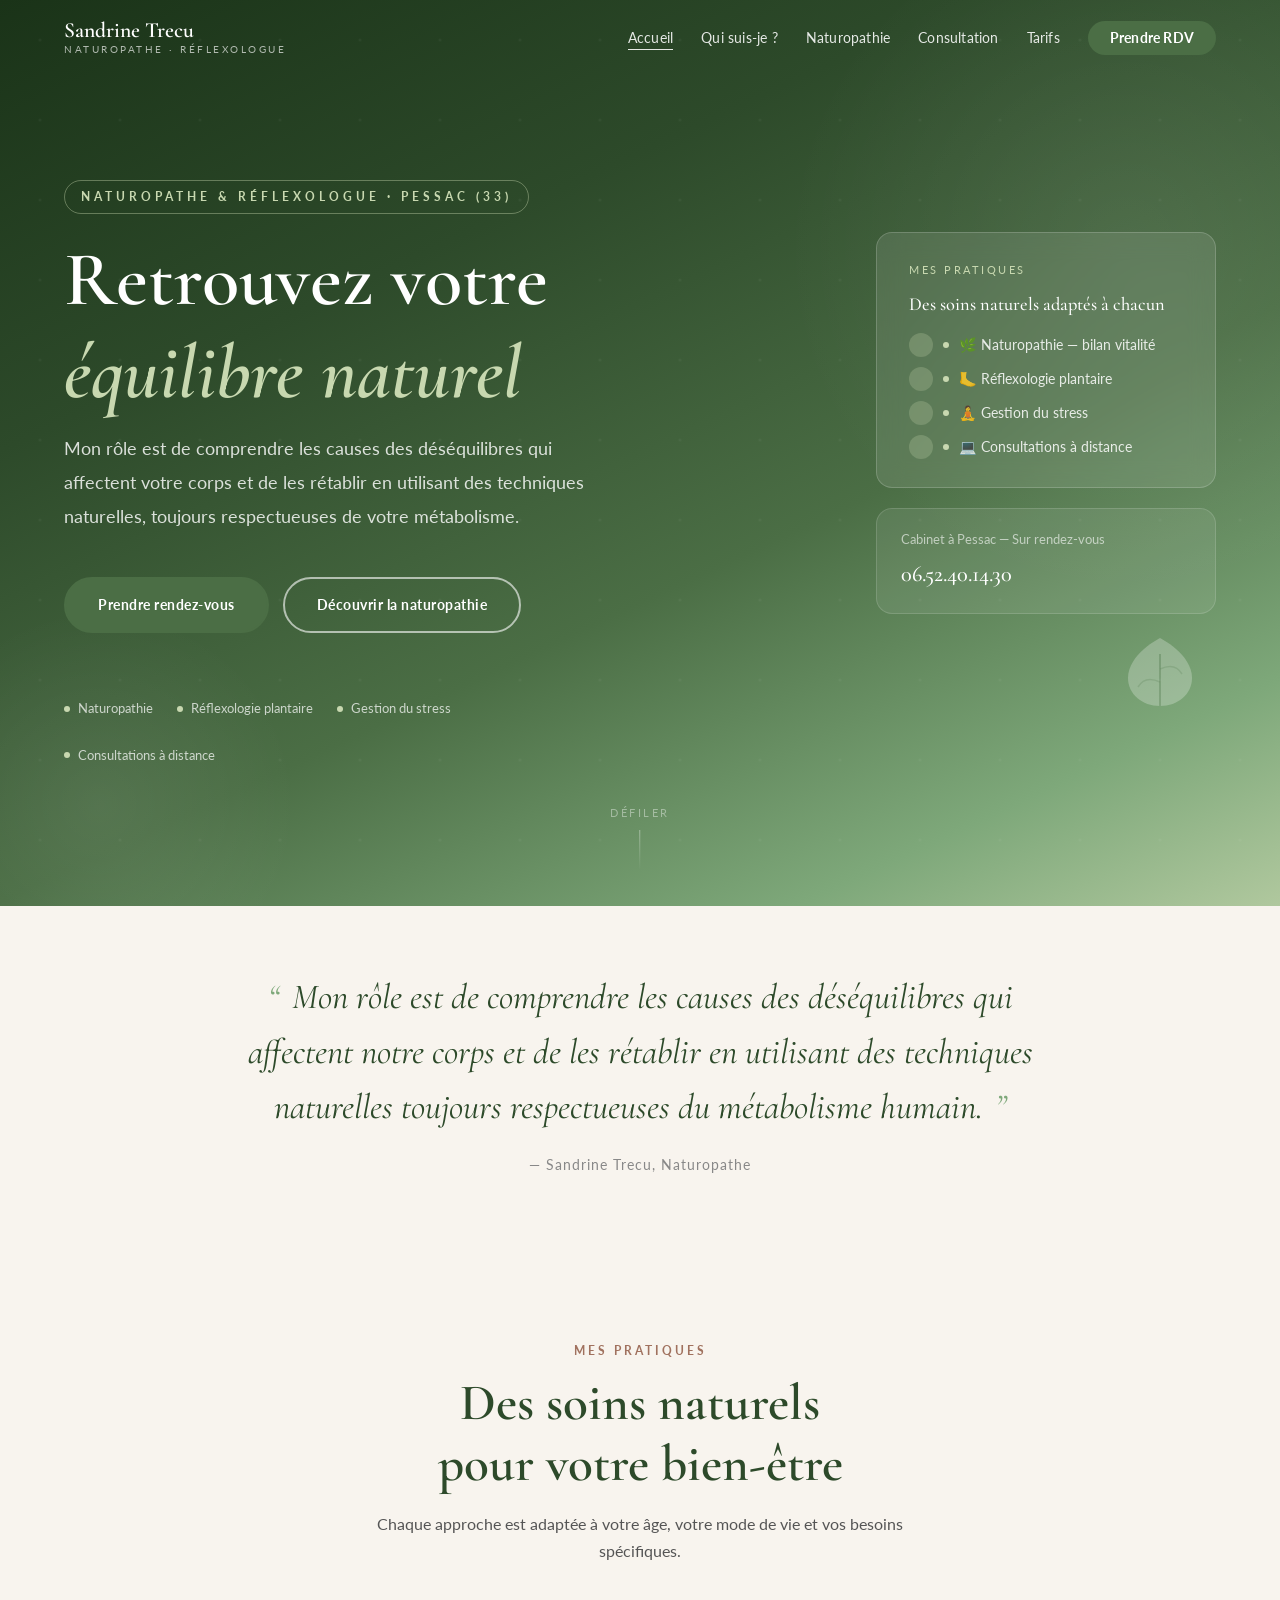
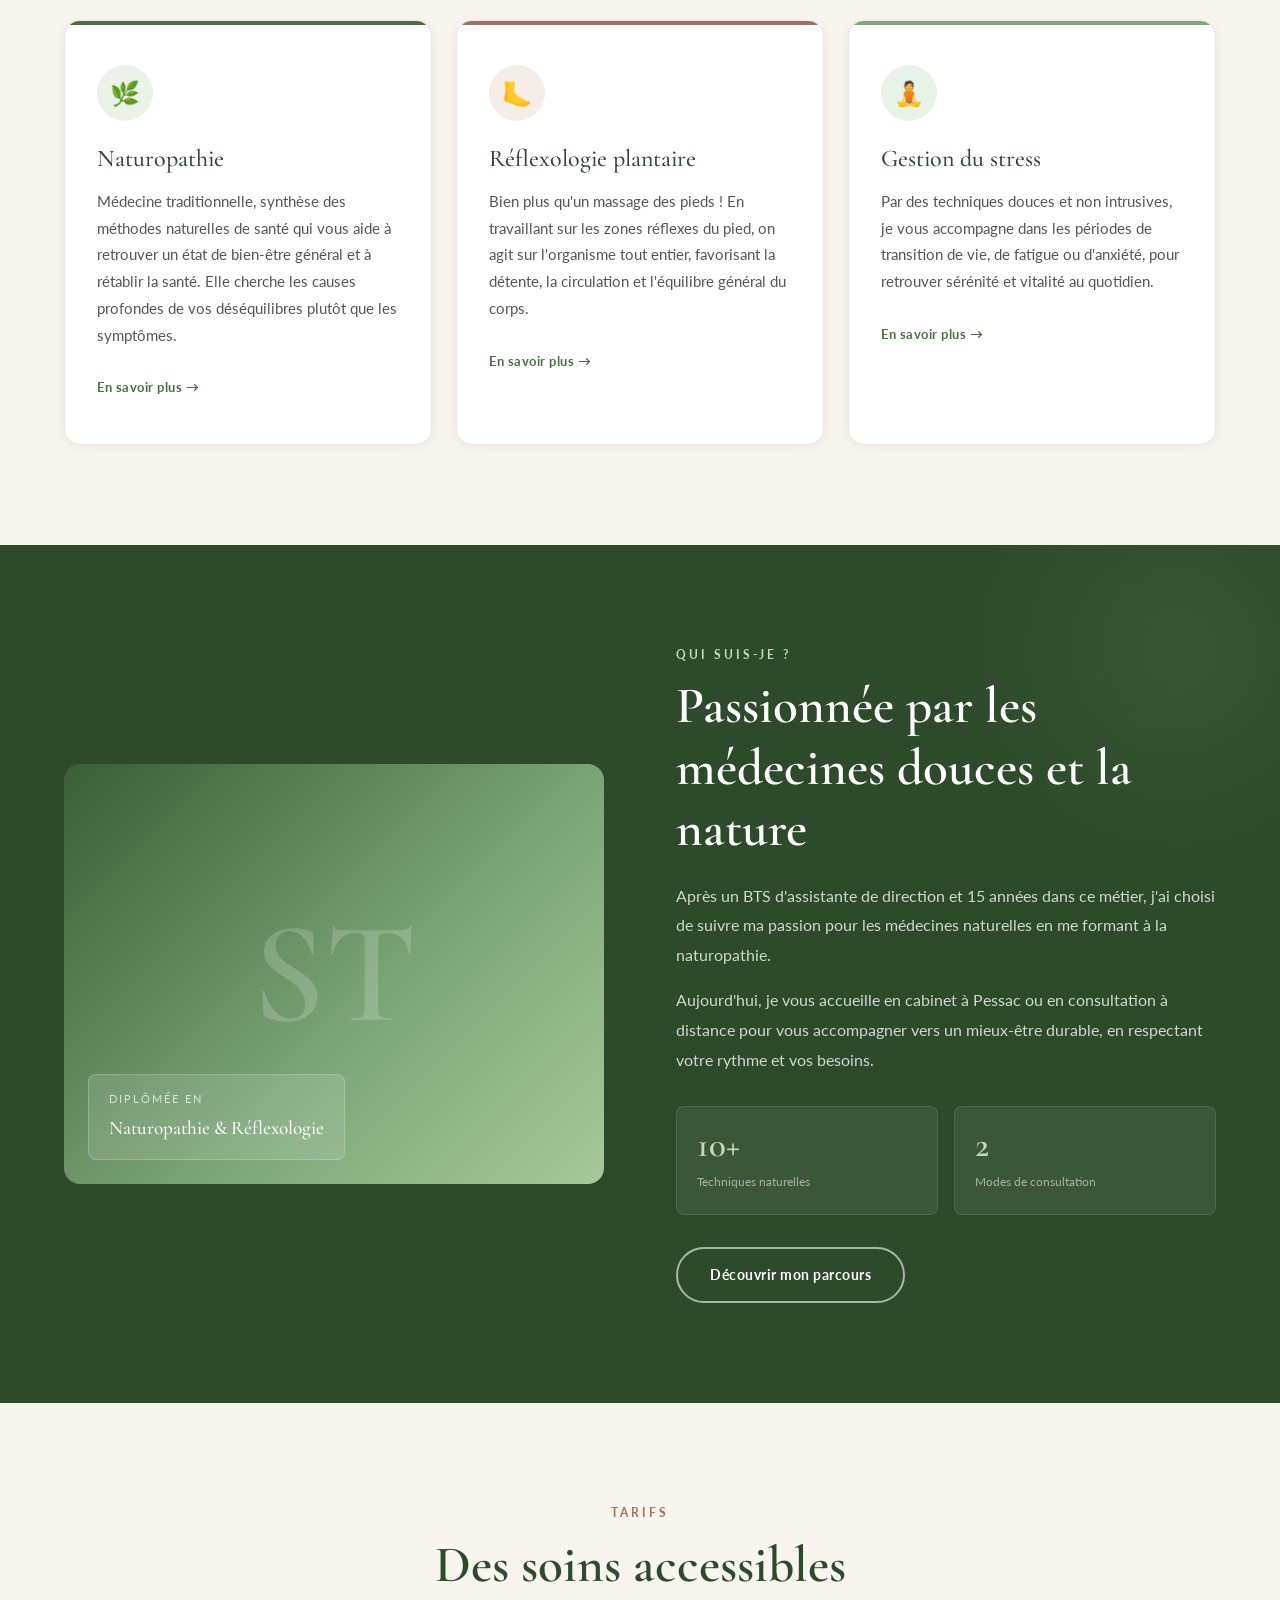
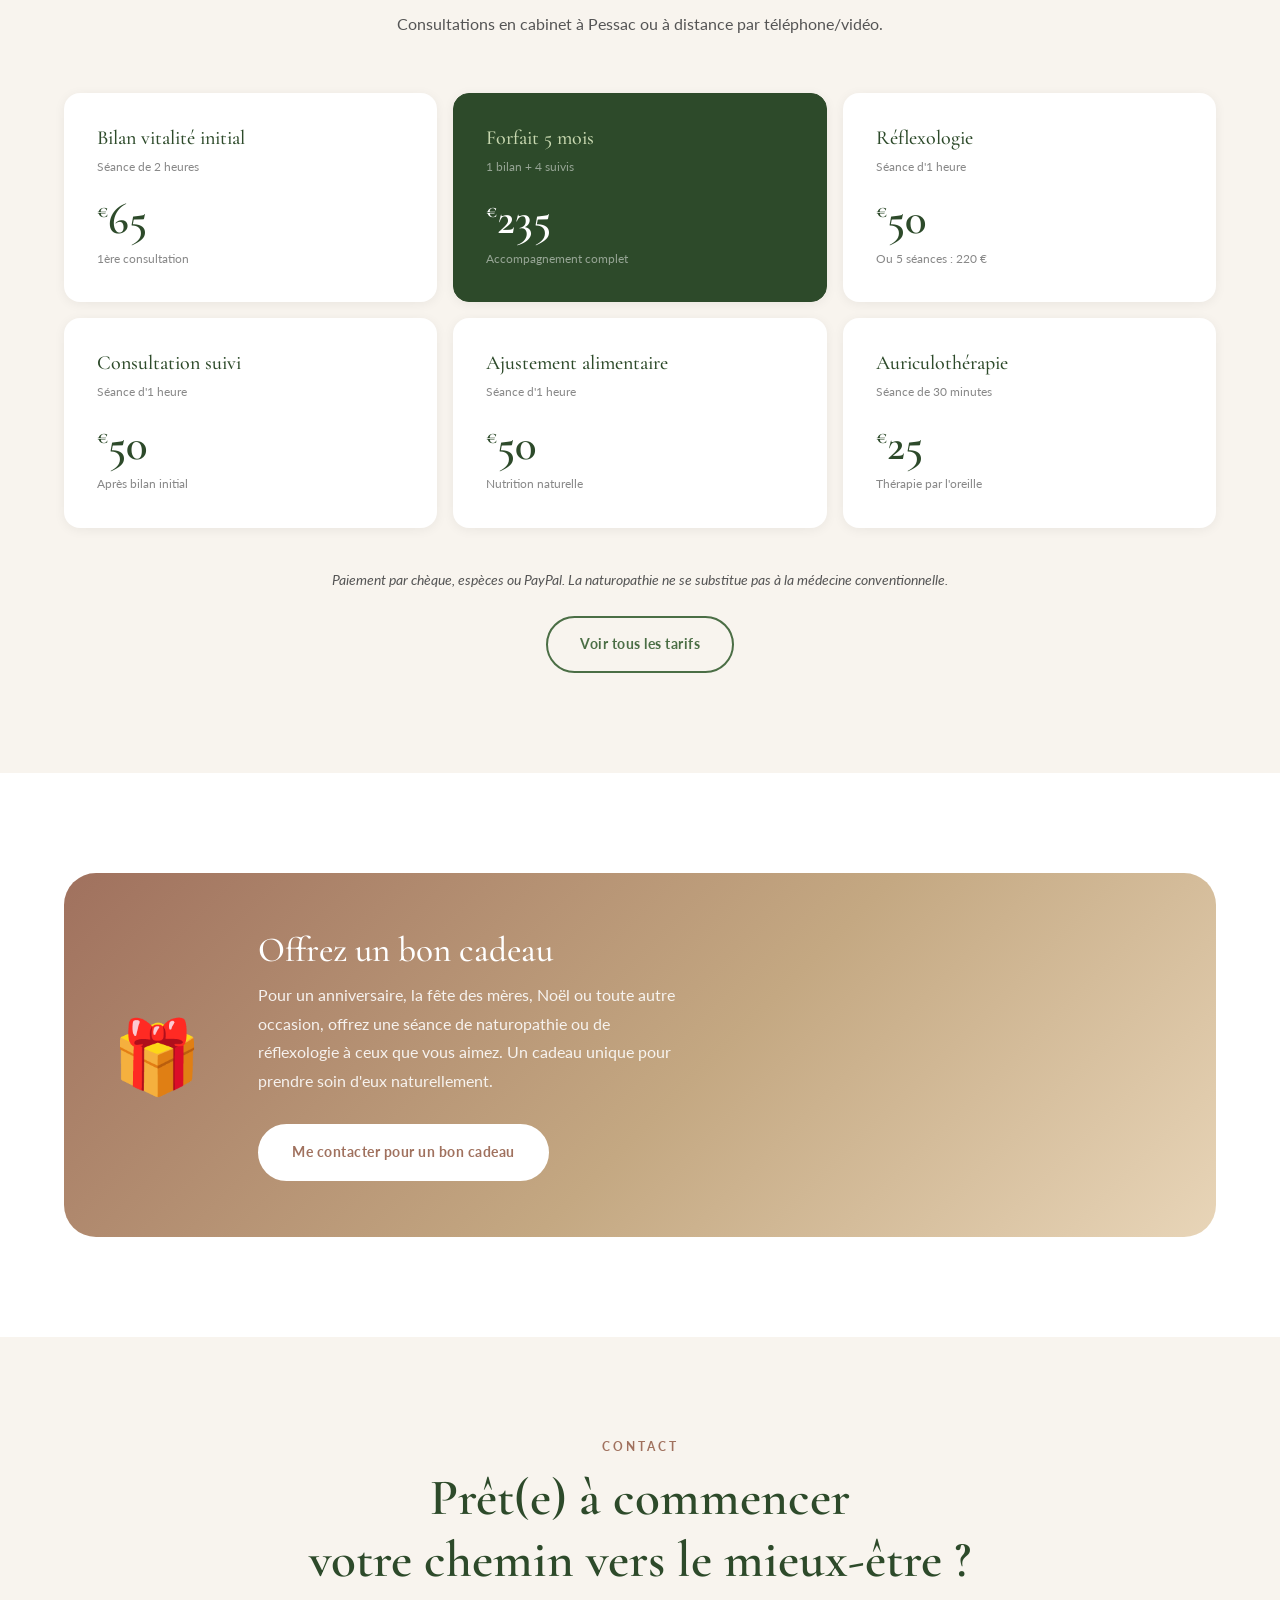
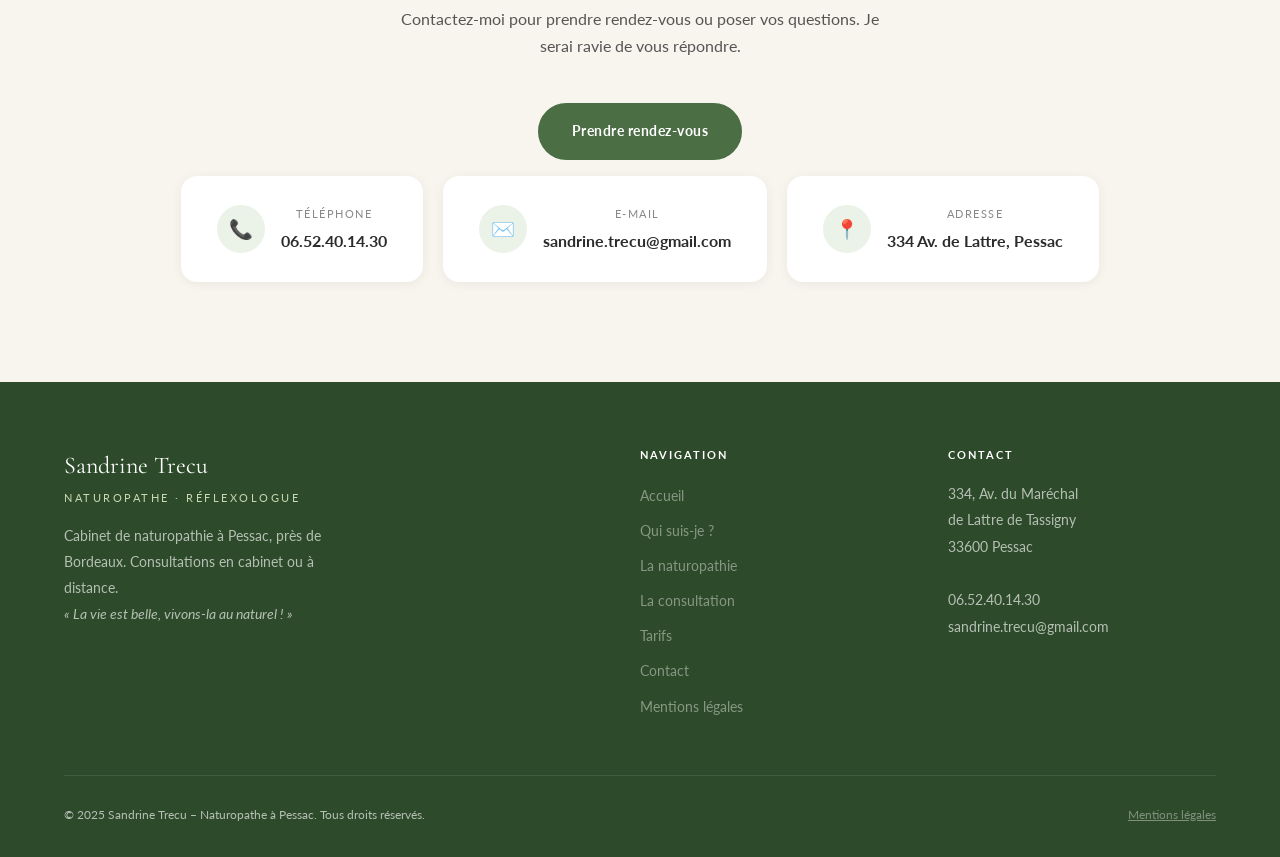
==== index.html @ 521d6fe5 "Initial commit — refonte site Sandrine Trecu Naturopathe Co-Authored-By: Claude Sonnet 4.6 <noreply@" ====
<!DOCTYPE html>
<html lang="fr">
<head>
    <meta charset="UTF-8">
    <meta name="viewport" content="width=device-width, initial-scale=1.0">
    <meta name="description" content="Sandrine Trecu, Naturopathe et Réflexologue à Pessac (33). Consultations en cabinet ou à distance. Naturopathie, réflexologie plantaire, gestion du stress. Tél : 06.52.40.14.30">
    <title>Sandrine Trecu – Naturopathe & Réflexologue à Pessac</title>
    <link rel="preconnect" href="https://fonts.googleapis.com">
    <link rel="preconnect" href="https://fonts.gstatic.com" crossorigin>
    <link href="https://fonts.googleapis.com/css2?family=Cormorant+Garamond:ital,wght@0,400;0,500;0,600;1,400;1,600&family=Lato:wght@300;400;700&display=swap" rel="stylesheet">
    <link rel="stylesheet" href="css/style.css">
</head>
<body>

    <!-- ========================= NAVIGATION ========================= -->
    <nav class="nav" role="navigation" aria-label="Navigation principale">
        <div class="container nav-inner">
            <a href="index.html" class="nav-brand" aria-label="Accueil Sandrine Trecu Naturopathe">
                <span class="brand-name">Sandrine Trecu</span>
                <span class="brand-title">Naturopathe · Réflexologue</span>
            </a>

            <ul class="nav-links" role="list">
                <li><a href="index.html" class="active">Accueil</a></li>
                <li><a href="qui-suis-je.html">Qui suis-je ?</a></li>
                <li><a href="naturopathie.html">Naturopathie</a></li>
                <li><a href="consultation.html">Consultation</a></li>
                <li><a href="tarifs.html">Tarifs</a></li>
                <li><a href="contact.html" class="nav-cta">Prendre RDV</a></li>
            </ul>

            <button class="nav-hamburger" aria-label="Ouvrir le menu" aria-expanded="false">
                <span></span><span></span><span></span>
            </button>
        </div>
    </nav>

    <!-- Mobile Menu -->
    <div class="nav-mobile" role="dialog" aria-label="Menu mobile">
        <a href="index.html">Accueil</a>
        <a href="qui-suis-je.html">Qui suis-je ?</a>
        <a href="naturopathie.html">Naturopathie</a>
        <a href="consultation.html">Consultation</a>
        <a href="tarifs.html">Tarifs</a>
        <a href="contact.html" class="btn btn-primary">Prendre rendez-vous</a>
    </div>
    <div class="nav-overlay" aria-hidden="true"></div>

    <!-- ========================= HERO ========================= -->
    <section class="hero" aria-label="Présentation">
        <div class="hero-orb hero-orb-1" aria-hidden="true"></div>
        <div class="hero-orb hero-orb-2" aria-hidden="true"></div>

        <div class="container">
            <!-- Colonne gauche : texte -->
            <div class="hero-content">
                <span class="hero-eyebrow">Naturopathe &amp; Réflexologue · Pessac (33)</span>

                <h1>Retrouvez votre<br><em>équilibre naturel</em></h1>

                <p class="hero-subtitle">
                    Mon rôle est de comprendre les causes des déséquilibres qui affectent votre corps
                    et de les rétablir en utilisant des techniques naturelles,
                    toujours respectueuses de votre métabolisme.
                </p>

                <div class="hero-actions">
                    <a href="contact.html" class="btn btn-primary">Prendre rendez-vous</a>
                    <a href="naturopathie.html" class="btn btn-secondary">Découvrir la naturopathie</a>
                </div>

                <div class="hero-badges">
                    <span class="hero-badge">Naturopathie</span>
                    <span class="hero-badge">Réflexologie plantaire</span>
                    <span class="hero-badge">Gestion du stress</span>
                    <span class="hero-badge">Consultations à distance</span>
                </div>
            </div>

            <!-- Colonne droite : cartes visuelles -->
            <div class="hero-visual" aria-hidden="true">
                <!-- Carte services -->
                <div class="hero-card">
                    <span class="hero-card-label">Mes pratiques</span>
                    <h4>Des soins naturels adaptés à chacun</h4>
                    <div class="hero-card-list">
                        <div class="hero-card-item">
                            <span class="hero-card-dot"></span>
                            🌿 Naturopathie — bilan vitalité
                        </div>
                        <div class="hero-card-item">
                            <span class="hero-card-dot"></span>
                            🦶 Réflexologie plantaire
                        </div>
                        <div class="hero-card-item">
                            <span class="hero-card-dot"></span>
                            🧘 Gestion du stress
                        </div>
                        <div class="hero-card-item">
                            <span class="hero-card-dot"></span>
                            💻 Consultations à distance
                        </div>
                    </div>
                </div>

                <!-- Carte contact -->
                <div class="hero-card-contact">
                    <p>Cabinet à Pessac — Sur rendez-vous</p>
                    <a href="tel:0652401430">06.52.40.14.30</a>
                </div>

                <!-- Déco SVG feuille -->
                <svg width="80" height="80" viewBox="0 0 80 80" fill="none" xmlns="http://www.w3.org/2000/svg" style="opacity:0.25; margin-right: 16px;">
                    <path d="M40 4C40 4 8 20 8 44C8 60 22 72 40 72C58 72 72 60 72 44C72 20 40 4 40 4Z" fill="white"/>
                    <path d="M40 72 L40 20" stroke="rgba(45,74,42,0.5)" stroke-width="2"/>
                    <path d="M40 35 Q55 28 62 40" stroke="rgba(45,74,42,0.3)" stroke-width="1.5" fill="none"/>
                    <path d="M40 48 Q25 41 18 53" stroke="rgba(45,74,42,0.3)" stroke-width="1.5" fill="none"/>
                </svg>
            </div>
        </div>

        <div class="hero-scroll" aria-hidden="true">
            <span>Défiler</span>
            <div class="hero-scroll-line"></div>
        </div>
    </section>

    <!-- ========================= INTRO ========================= -->
    <div class="intro-band">
        <div class="container">
            <p class="intro-quote">
                Mon rôle est de comprendre les causes des déséquilibres qui affectent notre corps
                et de les rétablir en utilisant des techniques naturelles toujours respectueuses
                du métabolisme humain.
            </p>
            <p class="intro-author">— Sandrine Trecu, Naturopathe</p>
        </div>
    </div>

    <!-- ========================= SERVICES ========================= -->
    <section class="services">
        <div class="container">
            <div class="section-header reveal">
                <span class="section-label">Mes pratiques</span>
                <h2>Des soins naturels<br>pour votre bien-être</h2>
                <p>Chaque approche est adaptée à votre âge, votre mode de vie et vos besoins spécifiques.</p>
            </div>

            <div class="services-grid">
                <article class="service-card reveal reveal-delay-1">
                    <div class="service-icon" aria-hidden="true">🌿</div>
                    <h3>Naturopathie</h3>
                    <p>
                        Médecine traditionnelle, synthèse des méthodes naturelles de santé qui vous aide
                        à retrouver un état de bien-être général et à rétablir la santé. Elle cherche
                        les causes profondes de vos déséquilibres plutôt que les symptômes.
                    </p>
                    <a href="naturopathie.html" class="service-link">
                        En savoir plus →
                    </a>
                </article>

                <article class="service-card reveal reveal-delay-2">
                    <div class="service-icon" aria-hidden="true">🦶</div>
                    <h3>Réflexologie plantaire</h3>
                    <p>
                        Bien plus qu'un massage des pieds ! En travaillant sur les zones réflexes
                        du pied, on agit sur l'organisme tout entier, favorisant la détente,
                        la circulation et l'équilibre général du corps.
                    </p>
                    <a href="consultation.html" class="service-link">
                        En savoir plus →
                    </a>
                </article>

                <article class="service-card reveal reveal-delay-3">
                    <div class="service-icon" aria-hidden="true">🧘</div>
                    <h3>Gestion du stress</h3>
                    <p>
                        Par des techniques douces et non intrusives, je vous accompagne dans
                        les périodes de transition de vie, de fatigue ou d'anxiété, pour retrouver
                        sérénité et vitalité au quotidien.
                    </p>
                    <a href="consultation.html" class="service-link">
                        En savoir plus →
                    </a>
                </article>
            </div>
        </div>
    </section>

    <!-- ========================= À PROPOS ========================= -->
    <section class="about-home">
        <div class="container">
            <div class="about-home-inner">
                <div class="about-visual reveal">
                    <span class="about-visual-monogram" aria-hidden="true">ST</span>
                    <div class="about-visual-tag">
                        <span class="tag-label">Diplômée en</span>
                        <span class="tag-value">Naturopathie &amp; Réflexologie</span>
                    </div>
                </div>

                <div class="about-home-text reveal reveal-delay-1">
                    <span class="section-label">Qui suis-je ?</span>
                    <h2>Passionnée par les médecines douces et la nature</h2>
                    <p>
                        Après un BTS d'assistante de direction et 15 années dans ce métier,
                        j'ai choisi de suivre ma passion pour les médecines naturelles
                        en me formant à la naturopathie.
                    </p>
                    <p>
                        Aujourd'hui, je vous accueille en cabinet à Pessac ou en consultation
                        à distance pour vous accompagner vers un mieux-être durable,
                        en respectant votre rythme et vos besoins.
                    </p>

                    <div class="about-stats">
                        <div class="stat-item">
                            <span class="stat-num" data-count="10" data-suffix="+">10+</span>
                            <span class="stat-label">Techniques naturelles</span>
                        </div>
                        <div class="stat-item">
                            <span class="stat-num" data-count="2">2</span>
                            <span class="stat-label">Modes de consultation</span>
                        </div>
                    </div>

                    <a href="qui-suis-je.html" class="btn btn-secondary">Découvrir mon parcours</a>
                </div>
            </div>
        </div>
    </section>

    <!-- ========================= TARIFS ========================= -->
    <section class="tarifs-home">
        <div class="container">
            <div class="section-header reveal">
                <span class="section-label">Tarifs</span>
                <h2>Des soins accessibles</h2>
                <p>Consultations en cabinet à Pessac ou à distance par téléphone/vidéo.</p>
            </div>

            <div class="tarifs-grid-home">
                <div class="tarif-card-home reveal reveal-delay-1">
                    <h4>Bilan vitalité initial</h4>
                    <span class="tarif-duration">Séance de 2 heures</span>
                    <div class="tarif-price"><sup>€</sup>65</div>
                    <span class="tarif-note">1ère consultation</span>
                </div>

                <div class="tarif-card-home featured reveal reveal-delay-2">
                    <h4>Forfait 5 mois</h4>
                    <span class="tarif-duration">1 bilan + 4 suivis</span>
                    <div class="tarif-price"><sup>€</sup>235</div>
                    <span class="tarif-note">Accompagnement complet</span>
                </div>

                <div class="tarif-card-home reveal reveal-delay-3">
                    <h4>Réflexologie</h4>
                    <span class="tarif-duration">Séance d'1 heure</span>
                    <div class="tarif-price"><sup>€</sup>50</div>
                    <span class="tarif-note">Ou 5 séances : 220 €</span>
                </div>

                <div class="tarif-card-home reveal reveal-delay-1">
                    <h4>Consultation suivi</h4>
                    <span class="tarif-duration">Séance d'1 heure</span>
                    <div class="tarif-price"><sup>€</sup>50</div>
                    <span class="tarif-note">Après bilan initial</span>
                </div>

                <div class="tarif-card-home reveal reveal-delay-2">
                    <h4>Ajustement alimentaire</h4>
                    <span class="tarif-duration">Séance d'1 heure</span>
                    <div class="tarif-price"><sup>€</sup>50</div>
                    <span class="tarif-note">Nutrition naturelle</span>
                </div>

                <div class="tarif-card-home reveal reveal-delay-3">
                    <h4>Auriculothérapie</h4>
                    <span class="tarif-duration">Séance de 30 minutes</span>
                    <div class="tarif-price"><sup>€</sup>25</div>
                    <span class="tarif-note">Thérapie par l'oreille</span>
                </div>
            </div>

            <div class="tarifs-home-footer reveal">
                <p>Paiement par chèque, espèces ou PayPal. La naturopathie ne se substitue pas à la médecine conventionnelle.</p>
                <a href="tarifs.html" class="btn btn-outline">Voir tous les tarifs</a>
            </div>
        </div>
    </section>

    <!-- ========================= BON CADEAU ========================= -->
    <section class="gift">
        <div class="container">
            <div class="gift-banner reveal">
                <span class="gift-emoji" aria-hidden="true">🎁</span>
                <div class="gift-content">
                    <h3>Offrez un bon cadeau</h3>
                    <p>
                        Pour un anniversaire, la fête des mères, Noël ou toute autre occasion,
                        offrez une séance de naturopathie ou de réflexologie à ceux que vous aimez.
                        Un cadeau unique pour prendre soin d'eux naturellement.
                    </p>
                    <a href="contact.html" class="btn btn-gift">Me contacter pour un bon cadeau</a>
                </div>
            </div>
        </div>
    </section>

    <!-- ========================= CONTACT CTA ========================= -->
    <section class="contact-cta">
        <div class="container">
            <span class="section-label">Contact</span>
            <h2>Prêt(e) à commencer<br>votre chemin vers le mieux-être ?</h2>
            <p>Contactez-moi pour prendre rendez-vous ou poser vos questions. Je serai ravie de vous répondre.</p>

            <a href="contact.html" class="btn btn-primary">Prendre rendez-vous</a>

            <div class="cta-cards">
                <a href="tel:0652401430" class="cta-card">
                    <div class="cta-icon" aria-hidden="true">📞</div>
                    <div class="cta-info">
                        <span>Téléphone</span>
                        <strong>06.52.40.14.30</strong>
                    </div>
                </a>
                <a href="mailto:sandrine.trecu@gmail.com" class="cta-card">
                    <div class="cta-icon" aria-hidden="true">✉️</div>
                    <div class="cta-info">
                        <span>E-mail</span>
                        <strong>sandrine.trecu@gmail.com</strong>
                    </div>
                </a>
                <div class="cta-card">
                    <div class="cta-icon" aria-hidden="true">📍</div>
                    <div class="cta-info">
                        <span>Adresse</span>
                        <strong>334 Av. de Lattre, Pessac</strong>
                    </div>
                </div>
            </div>
        </div>
    </section>

    <!-- ========================= FOOTER ========================= -->
    <footer role="contentinfo">
        <div class="container">
            <div class="footer-top">
                <div class="footer-brand">
                    <span class="f-name">Sandrine Trecu</span>
                    <span class="f-title">Naturopathe · Réflexologue</span>
                    <p>
                        Cabinet de naturopathie à Pessac, près de Bordeaux.
                        Consultations en cabinet ou à distance.<br>
                        <em>« La vie est belle, vivons-la au naturel ! »</em>
                    </p>
                </div>

                <div class="footer-col">
                    <h5>Navigation</h5>
                    <ul>
                        <li><a href="index.html">Accueil</a></li>
                        <li><a href="qui-suis-je.html">Qui suis-je ?</a></li>
                        <li><a href="naturopathie.html">La naturopathie</a></li>
                        <li><a href="consultation.html">La consultation</a></li>
                        <li><a href="tarifs.html">Tarifs</a></li>
                        <li><a href="contact.html">Contact</a></li>
                        <li><a href="mentions-legales.html">Mentions légales</a></li>
                    </ul>
                </div>

                <div class="footer-col">
                    <h5>Contact</h5>
                    <address>
                        334, Av. du Maréchal<br>
                        de Lattre de Tassigny<br>
                        33600 Pessac<br><br>
                        <a href="tel:0652401430">06.52.40.14.30</a><br>
                        <a href="mailto:sandrine.trecu@gmail.com">sandrine.trecu@gmail.com</a>
                    </address>
                </div>
            </div>

            <div class="footer-bottom">
                <p>&copy; 2025 Sandrine Trecu – Naturopathe à Pessac. Tous droits réservés.</p>
                <a href="mentions-legales.html">Mentions légales</a>
            </div>
        </div>
    </footer>

    <!-- Bouton téléphone flottant (mobile) -->
    <a href="tel:0652401430" class="float-cta" aria-label="Appeler Sandrine Trecu">📞</a>

    <script src="js/main.js"></script>
</body>
</html>
---- css/style.css ----
/* ============================================================
   SANDRINE TRECU - NATUROPATHE
   Stylesheet principal
   ============================================================ */

/* ===========================
   VARIABLES & RESET
=========================== */
:root {
    --green-dark:   #2D4A2A;
    --green:        #4B6E45;
    --green-mid:    #7EA87A;
    --green-light:  #C8D8B0;
    --green-pale:   #EBF2E8;
    --cream:        #F8F4EE;
    --cream-dark:   #EDE7DC;
    --brown:        #A0715E;
    --brown-light:  #C4A882;
    --text-dark:    #2B2B2B;
    --text-mid:     #555555;
    --text-light:   #888888;
    --white:        #FFFFFF;
    --shadow-sm:    0 2px 12px rgba(0,0,0,0.06);
    --shadow-md:    0 4px 24px rgba(0,0,0,0.10);
    --shadow-lg:    0 8px 40px rgba(0,0,0,0.14);
    --radius-sm:    8px;
    --radius-md:    16px;
    --radius-lg:    32px;
    --transition:   0.3s ease;
    --max-width:    1200px;
}

*, *::before, *::after {
    box-sizing: border-box;
    margin: 0;
    padding: 0;
}

html {
    scroll-behavior: smooth;
    font-size: 16px;
}

body {
    font-family: 'Lato', sans-serif;
    color: var(--text-dark);
    background-color: var(--white);
    line-height: 1.7;
    overflow-x: hidden;
}

img {
    max-width: 100%;
    height: auto;
    display: block;
}

a {
    color: inherit;
    text-decoration: none;
    transition: var(--transition);
}

ul { list-style: none; }

/* ===========================
   TYPOGRAPHY
=========================== */
h1, h2, h3, h4 {
    font-family: 'Cormorant Garamond', serif;
    line-height: 1.2;
    color: var(--green-dark);
}

h1 { font-size: clamp(2.5rem, 6vw, 5rem); font-weight: 600; }
h2 { font-size: clamp(2rem, 4vw, 3.2rem); font-weight: 600; }
h3 { font-size: clamp(1.4rem, 2.5vw, 2rem); font-weight: 500; }
h4 { font-size: 1.2rem; font-weight: 500; }

.section-label {
    font-size: 0.72rem;
    font-weight: 700;
    letter-spacing: 3px;
    text-transform: uppercase;
    color: var(--brown);
    display: block;
    margin-bottom: 12px;
}

/* ===========================
   LAYOUT
=========================== */
.container {
    max-width: var(--max-width);
    margin: 0 auto;
    padding: 0 24px;
}

section { padding: 80px 0; }

@media (min-width: 768px) {
    section { padding: 100px 0; }
}

/* ===========================
   BUTTONS
=========================== */
.btn {
    display: inline-flex;
    align-items: center;
    gap: 8px;
    padding: 14px 32px;
    border-radius: 50px;
    font-family: 'Lato', sans-serif;
    font-size: 0.9rem;
    font-weight: 700;
    letter-spacing: 0.5px;
    cursor: pointer;
    border: 2px solid transparent;
    transition: all var(--transition);
    white-space: nowrap;
}

.btn-primary {
    background: var(--green);
    color: var(--white);
    border-color: var(--green);
}
.btn-primary:hover {
    background: var(--green-dark);
    border-color: var(--green-dark);
    transform: translateY(-2px);
    box-shadow: var(--shadow-md);
}

.btn-secondary {
    background: transparent;
    color: var(--white);
    border-color: rgba(255,255,255,0.6);
}
.btn-secondary:hover {
    background: rgba(255,255,255,0.12);
    border-color: var(--white);
    transform: translateY(-2px);
}

.btn-outline {
    background: transparent;
    color: var(--green);
    border-color: var(--green);
}
.btn-outline:hover {
    background: var(--green);
    color: var(--white);
    transform: translateY(-2px);
}

.btn-brown {
    background: var(--brown);
    color: var(--white);
    border-color: var(--brown);
}
.btn-brown:hover {
    background: #8A5E4C;
    border-color: #8A5E4C;
    transform: translateY(-2px);
    box-shadow: var(--shadow-md);
}

/* ===========================
   NAVIGATION
=========================== */
.nav {
    position: fixed;
    top: 0; left: 0; right: 0;
    z-index: 1000;
    padding: 20px 0;
    transition: all 0.4s ease;
}

.nav.scrolled {
    background: rgba(255,255,255,0.97);
    backdrop-filter: blur(12px);
    -webkit-backdrop-filter: blur(12px);
    box-shadow: var(--shadow-sm);
    padding: 12px 0;
}

.nav-inner {
    display: flex;
    align-items: center;
    justify-content: space-between;
}

.nav-brand {
    display: flex;
    flex-direction: column;
    line-height: 1;
}
.nav-brand .brand-name {
    font-family: 'Cormorant Garamond', serif;
    font-size: 1.35rem;
    font-weight: 600;
    color: var(--white);
    transition: color var(--transition);
}
.nav-brand .brand-title {
    font-size: 0.65rem;
    letter-spacing: 2.5px;
    text-transform: uppercase;
    color: rgba(255,255,255,0.65);
    margin-top: 2px;
    transition: color var(--transition);
}
.nav.scrolled .nav-brand .brand-name { color: var(--green-dark); }
.nav.scrolled .nav-brand .brand-title { color: var(--text-mid); }

.nav-links {
    display: none;
    align-items: center;
    gap: 28px;
}
@media (min-width: 1024px) {
    .nav-links { display: flex; }
}

.nav-links a {
    font-size: 0.88rem;
    font-weight: 400;
    color: rgba(255,255,255,0.88);
    letter-spacing: 0.2px;
    position: relative;
    padding-bottom: 4px;
}
.nav-links a::after {
    content: '';
    position: absolute;
    bottom: 0; left: 0;
    width: 0; height: 1px;
    background: currentColor;
    transition: width var(--transition);
}
.nav-links a:hover::after,
.nav-links a.active::after { width: 100%; }
.nav.scrolled .nav-links a { color: var(--text-mid); }
.nav.scrolled .nav-links a:hover { color: var(--green); }

.nav-links .nav-cta {
    background: var(--green);
    color: var(--white) !important;
    padding: 9px 22px;
    border-radius: 50px;
    font-weight: 700;
    font-size: 0.85rem;
}
.nav-links .nav-cta::after { display: none; }
.nav-links .nav-cta:hover {
    background: var(--green-dark);
    transform: translateY(-1px);
}
.nav.scrolled .nav-links .nav-cta { color: var(--white) !important; }

/* Hamburger */
.nav-hamburger {
    display: flex;
    flex-direction: column;
    gap: 5px;
    cursor: pointer;
    padding: 4px;
    background: none;
    border: none;
    z-index: 1001;
}
@media (min-width: 1024px) {
    .nav-hamburger { display: none; }
}
.nav-hamburger span {
    display: block;
    width: 24px; height: 2px;
    background: var(--white);
    border-radius: 2px;
    transition: all var(--transition);
}
.nav.scrolled .nav-hamburger span { background: var(--green-dark); }
.nav-hamburger.open span:nth-child(1) { transform: translateY(7px) rotate(45deg); }
.nav-hamburger.open span:nth-child(2) { opacity: 0; transform: scaleX(0); }
.nav-hamburger.open span:nth-child(3) { transform: translateY(-7px) rotate(-45deg); }

/* Mobile Menu */
.nav-mobile {
    position: fixed;
    top: 0; right: -100%;
    width: min(320px, 88vw);
    height: 100vh;
    background: var(--white);
    box-shadow: var(--shadow-lg);
    z-index: 999;
    display: flex;
    flex-direction: column;
    padding: 90px 32px 40px;
    gap: 4px;
    transition: right 0.4s cubic-bezier(0.25, 0.46, 0.45, 0.94);
    overflow-y: auto;
}
.nav-mobile.open { right: 0; }

.nav-mobile a {
    font-family: 'Cormorant Garamond', serif;
    font-size: 1.5rem;
    font-weight: 500;
    color: var(--text-dark);
    padding: 12px 0;
    border-bottom: 1px solid var(--cream-dark);
    transition: all var(--transition);
}
.nav-mobile a:hover { color: var(--green); padding-left: 8px; }
.nav-mobile .btn { margin-top: 20px; justify-content: center; width: 100%; }

.nav-overlay {
    position: fixed;
    inset: 0;
    background: rgba(0,0,0,0.45);
    z-index: 998;
    opacity: 0;
    pointer-events: none;
    transition: opacity 0.3s ease;
}
.nav-overlay.open { opacity: 1; pointer-events: all; }

/* ===========================
   HERO
=========================== */
.hero {
    min-height: 100vh;
    background: linear-gradient(155deg, #1A3318 0%, #2D4A2A 30%, #4B6E45 60%, #7EA87A 85%, #B0C89E 100%);
    display: flex;
    align-items: center;
    position: relative;
    overflow: hidden;
}

.hero::before {
    content: '';
    position: absolute;
    inset: 0;
    background-image: url("data:image/svg+xml,%3Csvg width='80' height='80' viewBox='0 0 80 80' xmlns='http://www.w3.org/2000/svg'%3E%3Ccircle cx='40' cy='40' r='1.5' fill='%23ffffff' fill-opacity='0.04'/%3E%3C/svg%3E");
}

.hero-orb {
    position: absolute;
    border-radius: 50%;
    background: radial-gradient(circle, rgba(255,255,255,0.07) 0%, transparent 70%);
    pointer-events: none;
}
.hero-orb-1 { width: 700px; height: 700px; right: -200px; top: -100px; }
.hero-orb-2 { width: 400px; height: 400px; left: -100px; bottom: -100px; }

/* Layout 2 colonnes sur desktop */
.hero .container {
    display: grid;
    grid-template-columns: 1fr;
    gap: 48px;
    align-items: center;
    width: 100%;
}
@media (min-width: 1024px) {
    .hero .container {
        grid-template-columns: 1fr 1fr;
        gap: 64px;
    }
}

.hero-content {
    position: relative;
    z-index: 1;
    padding-top: 80px;
    padding-bottom: 40px;
}

/* Carte visuelle côté droit du hero */
.hero-visual {
    display: none;
    position: relative;
    z-index: 1;
    padding-top: 80px;
    padding-bottom: 40px;
}
@media (min-width: 1024px) {
    .hero-visual { display: flex; flex-direction: column; gap: 20px; align-items: flex-end; }
}

.hero-card {
    background: rgba(255,255,255,0.10);
    backdrop-filter: blur(12px);
    -webkit-backdrop-filter: blur(12px);
    border: 1px solid rgba(255,255,255,0.18);
    border-radius: var(--radius-md);
    padding: 28px 32px;
    color: var(--white);
    width: 100%;
    max-width: 340px;
}
.hero-card-label {
    font-size: 0.68rem;
    letter-spacing: 2.5px;
    text-transform: uppercase;
    color: var(--green-light);
    display: block;
    margin-bottom: 12px;
}
.hero-card h4 {
    font-family: 'Cormorant Garamond', serif;
    font-size: 1.15rem;
    color: var(--white);
    margin-bottom: 16px;
    line-height: 1.4;
}
.hero-card-list {
    display: flex;
    flex-direction: column;
    gap: 10px;
}
.hero-card-item {
    display: flex;
    align-items: center;
    gap: 10px;
    font-size: 0.88rem;
    color: rgba(255,255,255,0.85);
}
.hero-card-item::before {
    content: '';
    width: 24px; height: 24px;
    background: rgba(200,216,176,0.25);
    border-radius: 50%;
    flex-shrink: 0;
    display: flex;
    align-items: center;
    justify-content: center;
}
.hero-card-dot {
    width: 6px; height: 6px;
    background: var(--green-light);
    border-radius: 50%;
    flex-shrink: 0;
}

.hero-card-contact {
    background: rgba(255,255,255,0.08);
    border: 1px solid rgba(255,255,255,0.14);
    border-radius: var(--radius-md);
    padding: 20px 24px;
    color: var(--white);
    max-width: 340px;
    width: 100%;
    margin-left: auto;
}
.hero-card-contact p {
    font-size: 0.8rem;
    color: rgba(255,255,255,0.6);
    margin-bottom: 4px;
}
.hero-card-contact a {
    font-family: 'Cormorant Garamond', serif;
    font-size: 1.4rem;
    color: var(--white);
    font-weight: 500;
}
.hero-card-contact a:hover { color: var(--green-light); }

.hero-eyebrow {
    display: inline-block;
    font-size: 0.75rem;
    font-weight: 700;
    letter-spacing: 4px;
    text-transform: uppercase;
    color: var(--green-light);
    margin-bottom: 20px;
    padding: 6px 16px;
    border: 1px solid rgba(200, 216, 176, 0.4);
    border-radius: 50px;
}

.hero h1 {
    color: var(--white);
    margin-bottom: 12px;
}
.hero h1 em {
    font-style: italic;
    color: var(--green-light);
}

.hero-subtitle {
    font-size: clamp(1rem, 1.8vw, 1.15rem);
    color: rgba(255,255,255,0.82);
    margin-bottom: 44px;
    max-width: 540px;
    line-height: 1.85;
}

.hero-actions {
    display: flex;
    flex-wrap: wrap;
    gap: 14px;
    margin-bottom: 64px;
}

.hero-badges {
    display: flex;
    flex-wrap: wrap;
    gap: 24px;
}
.hero-badge {
    display: flex;
    align-items: center;
    gap: 8px;
    color: rgba(255,255,255,0.72);
    font-size: 0.83rem;
}
.hero-badge::before {
    content: '';
    width: 6px; height: 6px;
    background: var(--green-light);
    border-radius: 50%;
    flex-shrink: 0;
}

.hero-scroll {
    position: absolute;
    bottom: 36px;
    left: 50%;
    transform: translateX(-50%);
    display: flex;
    flex-direction: column;
    align-items: center;
    gap: 8px;
    color: rgba(255,255,255,0.4);
    font-size: 0.68rem;
    letter-spacing: 2.5px;
    text-transform: uppercase;
}
.hero-scroll-line {
    width: 1px; height: 40px;
    background: linear-gradient(to bottom, rgba(255,255,255,0.4), transparent);
    animation: scrollPulse 2s ease infinite;
}
@keyframes scrollPulse {
    0%, 100% { opacity: 0.4; transform: scaleY(1); }
    50% { opacity: 1; transform: scaleY(0.6); }
}

/* ===========================
   SECTION HEADER
=========================== */
.section-header {
    text-align: center;
    margin-bottom: 56px;
}
.section-header p {
    max-width: 560px;
    margin: 14px auto 0;
    color: var(--text-mid);
    font-size: 1rem;
}

/* ===========================
   INTRO BAND
=========================== */
.intro-band {
    background: var(--cream);
    padding: 64px 0;
    text-align: center;
}
.intro-quote {
    font-family: 'Cormorant Garamond', serif;
    font-size: clamp(1.4rem, 3vw, 2.2rem);
    font-style: italic;
    color: var(--green-dark);
    max-width: 820px;
    margin: 0 auto 20px;
    line-height: 1.55;
}
.intro-quote::before { content: '\201C'; color: var(--green-mid); margin-right: 4px; }
.intro-quote::after  { content: '\201D'; color: var(--green-mid); margin-left:  4px; }

.intro-author {
    font-size: 0.85rem;
    color: var(--text-light);
    letter-spacing: 1px;
}

/* ===========================
   SERVICES
=========================== */
.services { background: var(--cream); }

.services-grid {
    display: grid;
    grid-template-columns: 1fr;
    gap: 24px;
}
@media (min-width: 768px) {
    .services-grid { grid-template-columns: repeat(3, 1fr); }
}

.service-card {
    background: var(--white);
    border-radius: var(--radius-md);
    padding: 44px 32px;
    position: relative;
    overflow: hidden;
    transition: transform var(--transition), box-shadow var(--transition);
    box-shadow: var(--shadow-sm);
    border: 1px solid var(--cream-dark);
}
.service-card:hover {
    transform: translateY(-8px);
    box-shadow: var(--shadow-lg);
    border-color: transparent;
}
.service-card::before {
    content: '';
    position: absolute;
    top: 0; left: 0; right: 0;
    height: 4px;
}
.service-card:nth-child(1)::before { background: var(--green); }
.service-card:nth-child(2)::before { background: var(--brown); }
.service-card:nth-child(3)::before { background: var(--green-mid); }

.service-icon {
    width: 56px; height: 56px;
    border-radius: 50%;
    display: flex;
    align-items: center;
    justify-content: center;
    margin-bottom: 24px;
    font-size: 1.5rem;
}
.service-card:nth-child(1) .service-icon { background: var(--green-pale); }
.service-card:nth-child(2) .service-icon { background: #F5EDE8; }
.service-card:nth-child(3) .service-icon { background: #E8F3E8; }

.service-card h3 { margin-bottom: 14px; font-size: 1.5rem; }
.service-card p {
    color: var(--text-mid);
    font-size: 0.93rem;
    line-height: 1.8;
    margin-bottom: 24px;
}
.service-link {
    font-size: 0.82rem;
    font-weight: 700;
    color: var(--green);
    letter-spacing: 0.5px;
    display: inline-flex;
    align-items: center;
    gap: 6px;
}
.service-link:hover { color: var(--green-dark); gap: 10px; }

/* ===========================
   À PROPOS (HOMEPAGE)
=========================== */
.about-home {
    background: var(--green-dark);
    position: relative;
    overflow: hidden;
}
.about-home::after {
    content: '';
    position: absolute;
    top: -120px; right: -120px;
    width: 450px; height: 450px;
    background: radial-gradient(circle, rgba(126,168,122,0.12), transparent 70%);
    border-radius: 50%;
    pointer-events: none;
}

.about-home-inner {
    display: grid;
    grid-template-columns: 1fr;
    gap: 48px;
    align-items: center;
}
@media (min-width: 900px) {
    .about-home-inner { grid-template-columns: 1fr 1fr; gap: 72px; }
}

.about-visual {
    border-radius: var(--radius-md);
    overflow: hidden;
    position: relative;
    height: 420px;
    background: linear-gradient(135deg, #3A5E36 0%, var(--green-mid) 60%, #A8C898 100%);
    display: flex;
    align-items: center;
    justify-content: center;
    flex-shrink: 0;
}
.about-visual-monogram {
    font-family: 'Cormorant Garamond', serif;
    font-size: 9rem;
    font-weight: 600;
    color: rgba(255,255,255,0.18);
    user-select: none;
    line-height: 1;
}
.about-visual-tag {
    position: absolute;
    bottom: 24px; left: 24px;
    background: rgba(255,255,255,0.12);
    backdrop-filter: blur(8px);
    border: 1px solid rgba(255,255,255,0.2);
    border-radius: var(--radius-sm);
    padding: 14px 20px;
    color: var(--white);
}
.about-visual-tag .tag-label {
    font-size: 0.7rem;
    letter-spacing: 2px;
    text-transform: uppercase;
    opacity: 0.7;
    display: block;
    margin-bottom: 4px;
}
.about-visual-tag .tag-value {
    font-family: 'Cormorant Garamond', serif;
    font-size: 1.2rem;
    font-weight: 500;
}

.about-home-text .section-label { color: var(--green-light); }
.about-home-text h2 { color: var(--white); margin-bottom: 20px; }
.about-home-text p { color: rgba(255,255,255,0.78); margin-bottom: 16px; line-height: 1.85; }

.about-stats {
    display: grid;
    grid-template-columns: repeat(2, 1fr);
    gap: 16px;
    margin: 32px 0;
}
.stat-item {
    background: rgba(255,255,255,0.07);
    border: 1px solid rgba(255,255,255,0.1);
    border-radius: var(--radius-sm);
    padding: 20px;
}
.stat-item .stat-num {
    font-family: 'Cormorant Garamond', serif;
    font-size: 2.2rem;
    font-weight: 600;
    color: var(--green-light);
    display: block;
    line-height: 1;
    margin-bottom: 4px;
}
.stat-item .stat-label {
    font-size: 0.78rem;
    color: rgba(255,255,255,0.55);
}

/* ===========================
   TARIFS APERÇU
=========================== */
.tarifs-home { background: var(--cream); }

.tarifs-grid-home {
    display: grid;
    grid-template-columns: 1fr;
    gap: 16px;
}
@media (min-width: 600px) {
    .tarifs-grid-home { grid-template-columns: repeat(2, 1fr); }
}
@media (min-width: 960px) {
    .tarifs-grid-home { grid-template-columns: repeat(3, 1fr); }
}

.tarif-card-home {
    background: var(--white);
    border-radius: var(--radius-md);
    padding: 32px;
    box-shadow: var(--shadow-sm);
    border: 1.5px solid transparent;
    transition: all var(--transition);
}
.tarif-card-home:hover {
    transform: translateY(-4px);
    box-shadow: var(--shadow-md);
    border-color: var(--green-pale);
}
.tarif-card-home.featured {
    background: var(--green-dark);
    border-color: var(--green-dark);
}
.tarif-card-home h4 {
    font-family: 'Cormorant Garamond', serif;
    font-size: 1.25rem;
    color: var(--green-dark);
    margin-bottom: 6px;
}
.tarif-card-home.featured h4 { color: var(--green-light); }
.tarif-card-home .tarif-duration {
    font-size: 0.78rem;
    color: var(--text-light);
    margin-bottom: 20px;
    display: block;
}
.tarif-card-home.featured .tarif-duration { color: rgba(255,255,255,0.5); }
.tarif-card-home .tarif-price {
    font-family: 'Cormorant Garamond', serif;
    font-size: 2.8rem;
    font-weight: 600;
    color: var(--green-dark);
    line-height: 1;
}
.tarif-card-home.featured .tarif-price { color: var(--white); }
.tarif-card-home .tarif-price sup {
    font-size: 1.2rem;
    vertical-align: super;
}
.tarif-card-home .tarif-note {
    font-size: 0.78rem;
    color: var(--text-light);
    display: block;
    margin-top: 6px;
}
.tarif-card-home.featured .tarif-note { color: rgba(255,255,255,0.5); }

.tarifs-home-footer {
    text-align: center;
    margin-top: 40px;
}
.tarifs-home-footer p {
    color: var(--text-mid);
    font-size: 0.9rem;
    font-style: italic;
    margin-bottom: 24px;
}

/* ===========================
   BON CADEAU
=========================== */
.gift { background: var(--white); }

.gift-banner {
    background: linear-gradient(135deg, var(--brown) 0%, var(--brown-light) 55%, #E8D5B8 100%);
    border-radius: var(--radius-lg);
    padding: 56px 48px;
    display: flex;
    flex-direction: column;
    align-items: center;
    text-align: center;
    gap: 24px;
}
@media (min-width: 768px) {
    .gift-banner {
        flex-direction: row;
        text-align: left;
        gap: 56px;
    }
}
.gift-emoji { font-size: 4.5rem; flex-shrink: 0; }
.gift-content h3 { color: var(--white); font-size: 2.2rem; margin-bottom: 10px; }
.gift-content p { color: rgba(255,255,255,0.88); margin-bottom: 28px; max-width: 420px; line-height: 1.8; }
.btn-gift {
    background: var(--white);
    color: var(--brown);
    border-color: var(--white);
    font-weight: 700;
}
.btn-gift:hover {
    background: transparent;
    color: var(--white);
    border-color: var(--white);
}

/* ===========================
   CONTACT CTA
=========================== */
.contact-cta { background: var(--cream); text-align: center; }
.contact-cta h2 { margin-bottom: 14px; }
.contact-cta > .container > p {
    color: var(--text-mid);
    max-width: 500px;
    margin: 0 auto 44px;
}

.cta-cards {
    display: flex;
    flex-wrap: wrap;
    justify-content: center;
    gap: 20px;
    margin-top: 16px;
}
.cta-card {
    background: var(--white);
    border-radius: var(--radius-md);
    padding: 28px 36px;
    display: flex;
    align-items: center;
    gap: 16px;
    box-shadow: var(--shadow-sm);
    min-width: 240px;
    transition: all var(--transition);
}
.cta-card:hover { transform: translateY(-3px); box-shadow: var(--shadow-md); }
.cta-card .cta-icon {
    width: 48px; height: 48px;
    background: var(--green-pale);
    border-radius: 50%;
    display: flex;
    align-items: center;
    justify-content: center;
    font-size: 1.2rem;
    flex-shrink: 0;
}
.cta-card .cta-info span {
    display: block;
    font-size: 0.7rem;
    color: var(--text-light);
    letter-spacing: 1.5px;
    text-transform: uppercase;
    margin-bottom: 4px;
}
.cta-card .cta-info strong {
    font-size: 1rem;
    color: var(--text-dark);
    font-weight: 700;
}
.cta-card:hover .cta-info strong { color: var(--green); }

/* ===========================
   FOOTER
=========================== */
footer {
    background: var(--green-dark);
    color: rgba(255,255,255,0.65);
    padding: 64px 0 32px;
}

.footer-top {
    display: grid;
    grid-template-columns: 1fr;
    gap: 40px;
    margin-bottom: 48px;
}
@media (min-width: 768px) {
    .footer-top { grid-template-columns: 2fr 1fr 1fr; }
}

.footer-brand .f-name {
    font-family: 'Cormorant Garamond', serif;
    font-size: 1.5rem;
    color: var(--white);
    display: block;
    margin-bottom: 2px;
}
.footer-brand .f-title {
    font-size: 0.68rem;
    letter-spacing: 2.5px;
    text-transform: uppercase;
    display: block;
    margin-bottom: 16px;
    color: var(--green-light);
}
.footer-brand p {
    font-size: 0.88rem;
    line-height: 1.85;
    max-width: 280px;
}

.footer-col h5 {
    font-family: 'Lato', sans-serif;
    font-size: 0.68rem;
    letter-spacing: 2px;
    text-transform: uppercase;
    color: var(--white);
    margin-bottom: 16px;
}
.footer-col ul li { margin-bottom: 8px; }
.footer-col ul a {
    font-size: 0.88rem;
    opacity: 0.65;
}
.footer-col ul a:hover { opacity: 1; color: var(--green-light); }
.footer-col address {
    font-style: normal;
    font-size: 0.88rem;
    line-height: 1.9;
}

.footer-bottom {
    border-top: 1px solid rgba(255,255,255,0.1);
    padding-top: 28px;
    display: flex;
    flex-direction: column;
    gap: 10px;
    align-items: center;
    text-align: center;
    font-size: 0.78rem;
}
@media (min-width: 768px) {
    .footer-bottom { flex-direction: row; justify-content: space-between; text-align: left; }
}
.footer-bottom a { opacity: 0.6; text-decoration: underline; }
.footer-bottom a:hover { opacity: 1; }

/* ===========================
   PAGE HERO (pages intérieures)
=========================== */
.page-hero {
    background: linear-gradient(155deg, #1E3B1B 0%, var(--green-dark) 35%, var(--green) 70%, var(--green-mid) 100%);
    padding: 140px 0 80px;
    text-align: center;
    color: var(--white);
    position: relative;
    overflow: hidden;
}
.page-hero::before {
    content: '';
    position: absolute;
    inset: 0;
    background-image: url("data:image/svg+xml,%3Csvg width='80' height='80' viewBox='0 0 80 80' xmlns='http://www.w3.org/2000/svg'%3E%3Ccircle cx='40' cy='40' r='1.5' fill='%23ffffff' fill-opacity='0.04'/%3E%3C/svg%3E");
}
.page-hero .container { position: relative; z-index: 1; }
.page-hero h1 { color: var(--white); margin-bottom: 16px; }
.page-hero p {
    color: rgba(255,255,255,0.8);
    max-width: 580px;
    margin: 0 auto;
    font-size: 1.05rem;
    line-height: 1.8;
}
.breadcrumb {
    display: flex;
    justify-content: center;
    gap: 8px;
    font-size: 0.78rem;
    color: rgba(255,255,255,0.55);
    margin-bottom: 20px;
}
.breadcrumb a { color: rgba(255,255,255,0.55); }
.breadcrumb a:hover { color: var(--white); }

/* ===========================
   CONTENU PAGE INTÉRIEURE
=========================== */
.page-section { background: var(--white); }

.content-grid {
    display: grid;
    grid-template-columns: 1fr;
    gap: 56px;
    align-items: start;
}
@media (min-width: 1024px) {
    .content-grid { grid-template-columns: 3fr 1fr; }
}

.content-main p { color: var(--text-mid); line-height: 1.9; margin-bottom: 20px; }
.content-main h3 { margin: 36px 0 14px; }
.content-main ul { margin: 16px 0 20px 0; }
.content-main ul li {
    color: var(--text-mid);
    padding: 6px 0 6px 20px;
    position: relative;
    font-size: 0.95rem;
}
.content-main ul li::before {
    content: '';
    position: absolute;
    left: 0; top: 16px;
    width: 6px; height: 6px;
    background: var(--green-mid);
    border-radius: 50%;
}

.sidebar-card {
    background: var(--cream);
    border-radius: var(--radius-md);
    padding: 28px;
    margin-bottom: 20px;
    border-left: 4px solid var(--green);
}
.sidebar-card.accent { border-left-color: var(--brown); }
.sidebar-card h4 { color: var(--green-dark); margin-bottom: 12px; font-size: 1.1rem; }
.sidebar-card p, .sidebar-card address {
    font-size: 0.88rem;
    color: var(--text-mid);
    font-style: normal;
    line-height: 1.85;
}
.sidebar-card a { color: var(--green); font-weight: 700; }
.sidebar-card a:hover { color: var(--green-dark); }

/* ===========================
   TECHNIQUES
=========================== */
.techniques-grid {
    display: grid;
    grid-template-columns: 1fr;
    gap: 14px;
    margin: 28px 0;
}
@media (min-width: 640px) {
    .techniques-grid { grid-template-columns: repeat(2, 1fr); }
}
.technique-item {
    background: var(--cream);
    border-radius: var(--radius-sm);
    padding: 18px 22px;
    display: flex;
    align-items: flex-start;
    gap: 14px;
}
.technique-num {
    font-family: 'Cormorant Garamond', serif;
    font-size: 1.4rem;
    font-weight: 600;
    color: var(--green-mid);
    line-height: 1;
    flex-shrink: 0;
    width: 28px;
}
.technique-text h5 {
    font-family: 'Lato', sans-serif;
    font-size: 0.92rem;
    font-weight: 700;
    color: var(--text-dark);
    margin-bottom: 3px;
}
.technique-text p { font-size: 0.82rem; color: var(--text-mid); margin: 0; }

/* ===========================
   CONDITIONS TRAITÉES
=========================== */
.conditions-wrap { margin: 24px 0; }
.conditions-wrap h3 { margin-bottom: 20px; }
.conditions-grid {
    display: flex;
    flex-wrap: wrap;
    gap: 10px;
}
.condition-tag {
    background: var(--green-pale);
    color: var(--green-dark);
    border-radius: 50px;
    padding: 7px 16px;
    font-size: 0.83rem;
}

/* ===========================
   CONSULTATION STEPS
=========================== */
.steps { counter-reset: step; }
.step-item {
    display: flex;
    gap: 24px;
    margin-bottom: 36px;
    align-items: flex-start;
}
.step-num {
    width: 48px; height: 48px;
    background: var(--green-dark);
    border-radius: 50%;
    display: flex;
    align-items: center;
    justify-content: center;
    font-family: 'Cormorant Garamond', serif;
    font-size: 1.4rem;
    font-weight: 600;
    color: var(--white);
    flex-shrink: 0;
}
.step-content h4 { font-size: 1.1rem; margin-bottom: 8px; }
.step-content p { color: var(--text-mid); font-size: 0.93rem; line-height: 1.8; margin: 0; }

/* ===========================
   TARIFS PAGE
=========================== */
.tarifs-full { background: var(--cream); }

.tarifs-category {
    background: var(--white);
    border-radius: var(--radius-md);
    overflow: hidden;
    margin-bottom: 28px;
    box-shadow: var(--shadow-sm);
}
.tarifs-cat-header {
    background: var(--green-dark);
    color: var(--white);
    padding: 22px 32px;
    display: flex;
    align-items: center;
    gap: 14px;
}
.tarifs-cat-header span { font-size: 1.4rem; }
.tarifs-cat-header h3 { color: var(--white); font-size: 1.5rem; margin: 0; }
.tarifs-rows { padding: 4px 0; }
.tarif-row {
    display: flex;
    align-items: center;
    justify-content: space-between;
    padding: 20px 32px;
    border-bottom: 1px solid var(--cream);
    gap: 24px;
}
.tarif-row:last-child { border-bottom: none; }
.tarif-row.highlighted { background: var(--cream); }
.tarif-row-info h4 { font-size: 0.98rem; color: var(--text-dark); margin-bottom: 4px; }
.tarif-row-info span { font-size: 0.78rem; color: var(--text-light); }
.tarif-row-price { text-align: right; flex-shrink: 0; }
.tarif-price-big {
    font-family: 'Cormorant Garamond', serif;
    font-size: 2.2rem;
    font-weight: 600;
    color: var(--green-dark);
    line-height: 1;
    display: block;
}
.tarif-price-note { font-size: 0.75rem; color: var(--text-light); display: block; margin-top: 2px; }

.tarifs-disclaimer {
    background: var(--white);
    border-radius: var(--radius-md);
    padding: 28px 32px;
    border-left: 4px solid var(--brown);
    font-size: 0.88rem;
    color: var(--text-mid);
    line-height: 1.85;
    font-style: italic;
    margin-top: 12px;
}
.tarifs-payment {
    background: var(--green-pale);
    border-radius: var(--radius-md);
    padding: 24px 32px;
    margin-top: 20px;
    font-size: 0.9rem;
    color: var(--green-dark);
}

/* ===========================
   CONTACT PAGE
=========================== */
.contact-page { background: var(--white); }
.contact-layout {
    display: grid;
    grid-template-columns: 1fr;
    gap: 64px;
}
@media (min-width: 1024px) {
    .contact-layout { grid-template-columns: 1fr 1fr; }
}

.contact-form-wrap h2 { margin-bottom: 8px; }
.contact-form-wrap > p { color: var(--text-mid); margin-bottom: 40px; }

.form-group { margin-bottom: 22px; }
.form-group label {
    display: block;
    font-size: 0.82rem;
    font-weight: 700;
    letter-spacing: 0.5px;
    color: var(--text-dark);
    margin-bottom: 8px;
}
.form-group input,
.form-group select,
.form-group textarea {
    width: 100%;
    padding: 13px 18px;
    border: 1.5px solid var(--cream-dark);
    border-radius: var(--radius-sm);
    font-family: 'Lato', sans-serif;
    font-size: 0.93rem;
    color: var(--text-dark);
    background: var(--white);
    transition: border-color var(--transition), box-shadow var(--transition);
    outline: none;
    appearance: none;
}
.form-group input:focus,
.form-group select:focus,
.form-group textarea:focus {
    border-color: var(--green);
    box-shadow: 0 0 0 3px rgba(75, 110, 69, 0.12);
}
.form-group textarea { min-height: 130px; resize: vertical; }
.form-row { display: grid; grid-template-columns: 1fr 1fr; gap: 16px; }
@media (max-width: 480px) { .form-row { grid-template-columns: 1fr; } }

.form-success {
    display: none;
    background: var(--green-pale);
    border: 1px solid var(--green-light);
    border-radius: var(--radius-sm);
    padding: 18px 22px;
    color: var(--green-dark);
    font-weight: 500;
    margin-top: 14px;
    font-size: 0.93rem;
}

.contact-details h3 { margin-bottom: 32px; }
.contact-detail {
    display: flex;
    gap: 18px;
    margin-bottom: 28px;
    align-items: flex-start;
}
.cd-icon {
    width: 46px; height: 46px;
    background: var(--green-pale);
    border-radius: 50%;
    display: flex;
    align-items: center;
    justify-content: center;
    font-size: 1.1rem;
    flex-shrink: 0;
}
.cd-text h4 {
    font-family: 'Lato', sans-serif;
    font-size: 0.7rem;
    font-weight: 700;
    letter-spacing: 1.5px;
    text-transform: uppercase;
    color: var(--text-light);
    margin-bottom: 5px;
}
.cd-text p, .cd-text a { color: var(--text-dark); font-size: 0.98rem; line-height: 1.7; }
.cd-text a:hover { color: var(--green); }

.map-wrap {
    border-radius: var(--radius-md);
    overflow: hidden;
    height: 260px;
    margin-top: 32px;
    box-shadow: var(--shadow-sm);
}
.map-wrap iframe { width: 100%; height: 100%; border: 0; }

/* ===========================
   MENTIONS LÉGALES
=========================== */
.legal { background: var(--white); }
.legal-inner {
    max-width: 800px;
    margin: 0 auto;
}
.legal-inner h2 {
    font-size: 1.7rem;
    margin: 44px 0 14px;
    color: var(--green-dark);
}
.legal-inner h2:first-child { margin-top: 0; }
.legal-inner p {
    color: var(--text-mid);
    line-height: 1.9;
    margin-bottom: 14px;
    font-size: 0.93rem;
}

/* ===========================
   ANIMATIONS
   .js class est ajoutée par JS — sans JS, tout reste visible
=========================== */
.reveal {
    opacity: 1;
    transform: none;
}
.js .reveal {
    opacity: 0;
    transform: translateY(30px);
    transition: opacity 0.7s ease, transform 0.7s ease;
}
.js .reveal.visible { opacity: 1; transform: translateY(0); }
.js .reveal-delay-1 { transition-delay: 0.1s; }
.js .reveal-delay-2 { transition-delay: 0.2s; }
.js .reveal-delay-3 { transition-delay: 0.3s; }
.js .reveal-delay-4 { transition-delay: 0.4s; }

/* ===========================
   FLOATING CTA (mobile)
=========================== */
.float-cta {
    position: fixed;
    bottom: 24px; right: 24px;
    z-index: 500;
    background: var(--green);
    color: var(--white);
    width: 56px; height: 56px;
    border-radius: 50%;
    display: flex;
    align-items: center;
    justify-content: center;
    font-size: 1.4rem;
    box-shadow: 0 4px 20px rgba(45, 74, 42, 0.4);
    transition: all var(--transition);
}
.float-cta:hover {
    background: var(--green-dark);
    transform: scale(1.1);
}
@media (min-width: 1024px) { .float-cta { display: none; } }

/* ===========================
   UTILITAIRES
=========================== */
.text-center { text-align: center; }
.mt-8  { margin-top: 8px; }
.mt-16 { margin-top: 16px; }
.mt-24 { margin-top: 24px; }
.mt-32 { margin-top: 32px; }
.mt-40 { margin-top: 40px; }
.mb-0  { margin-bottom: 0; }
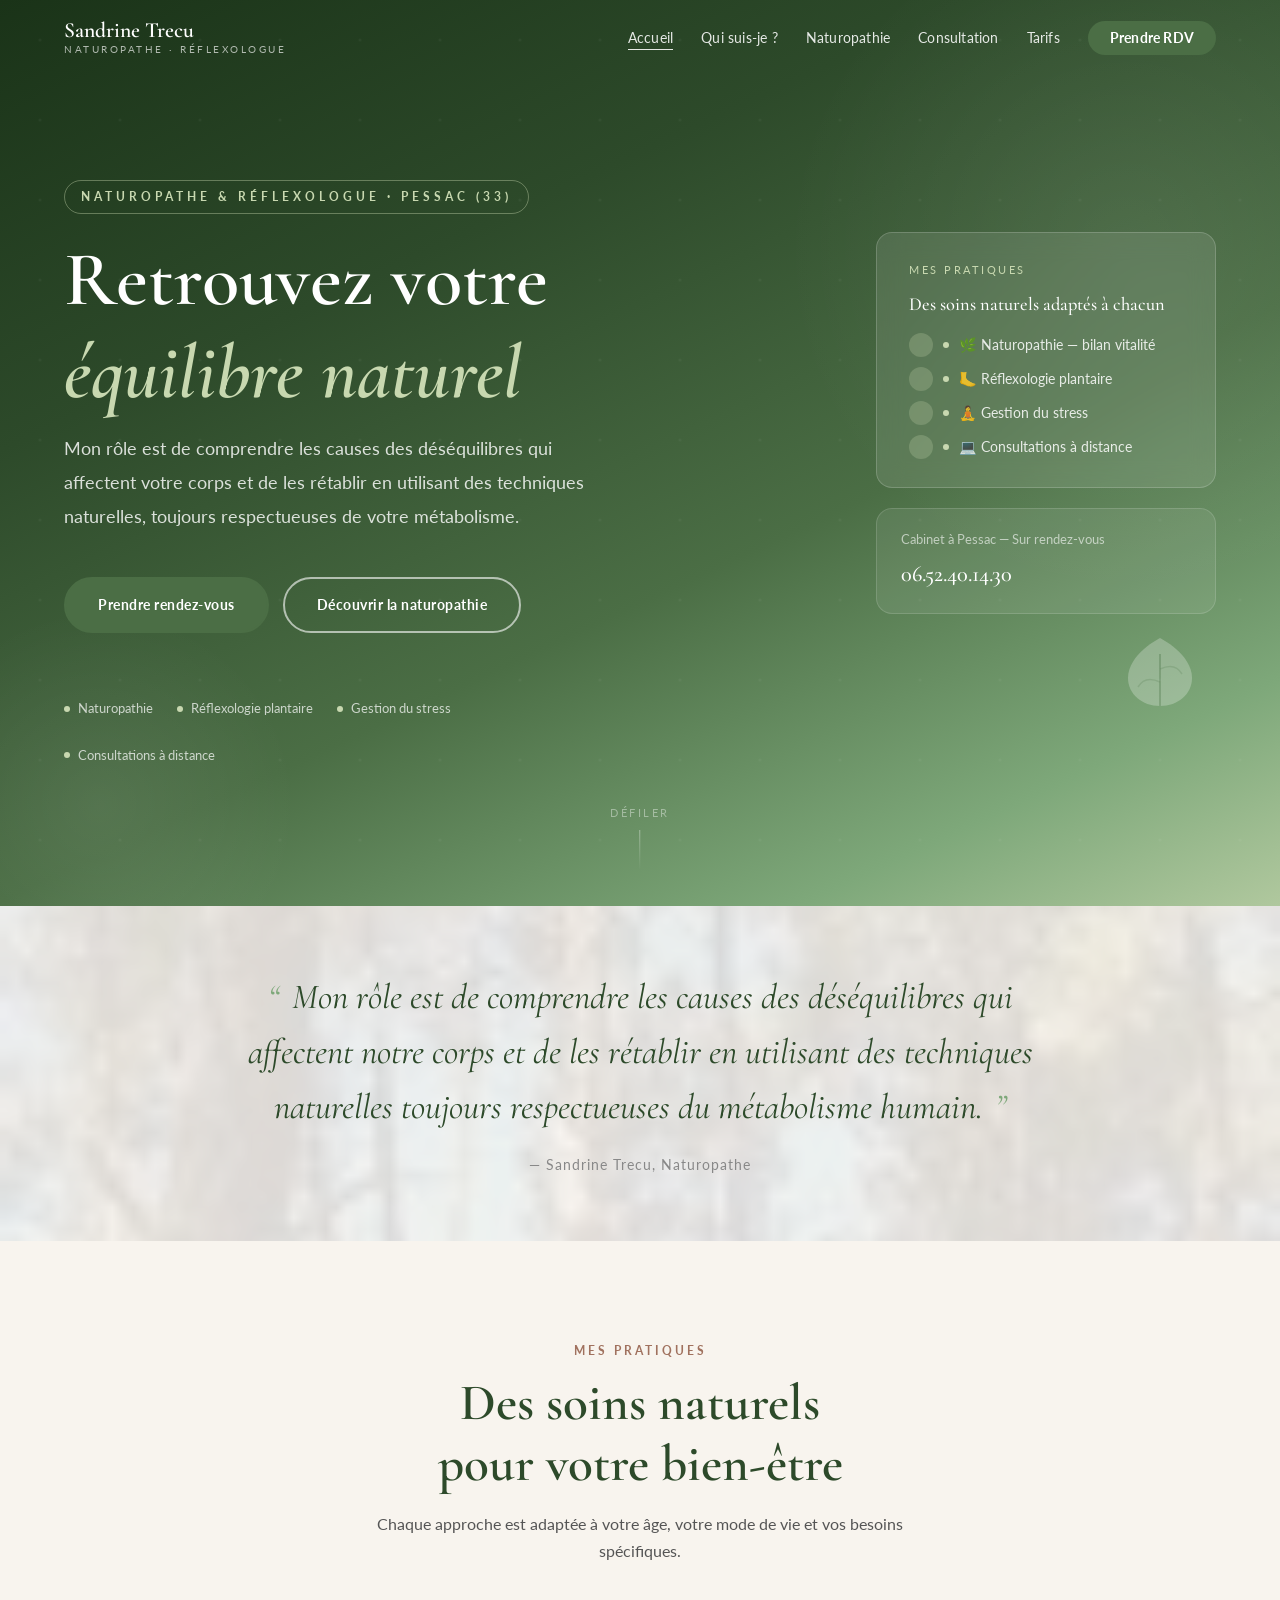
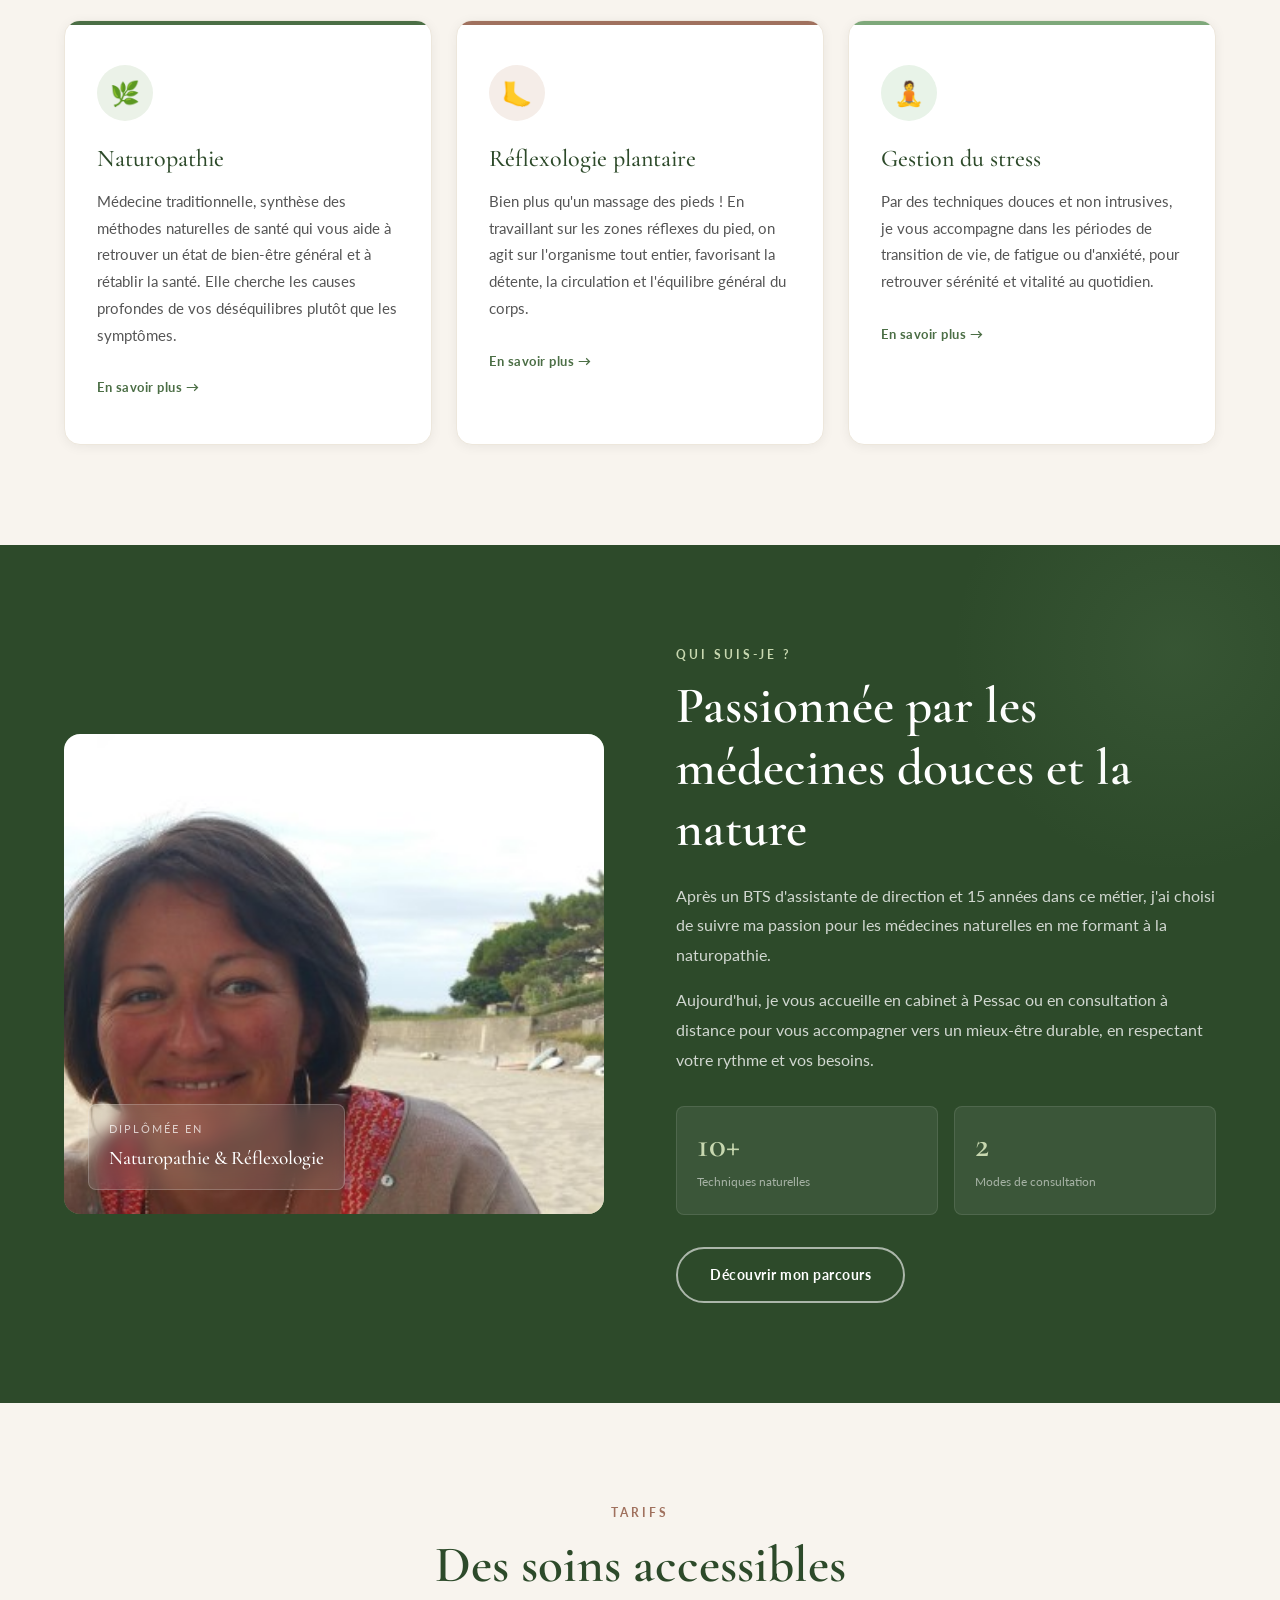
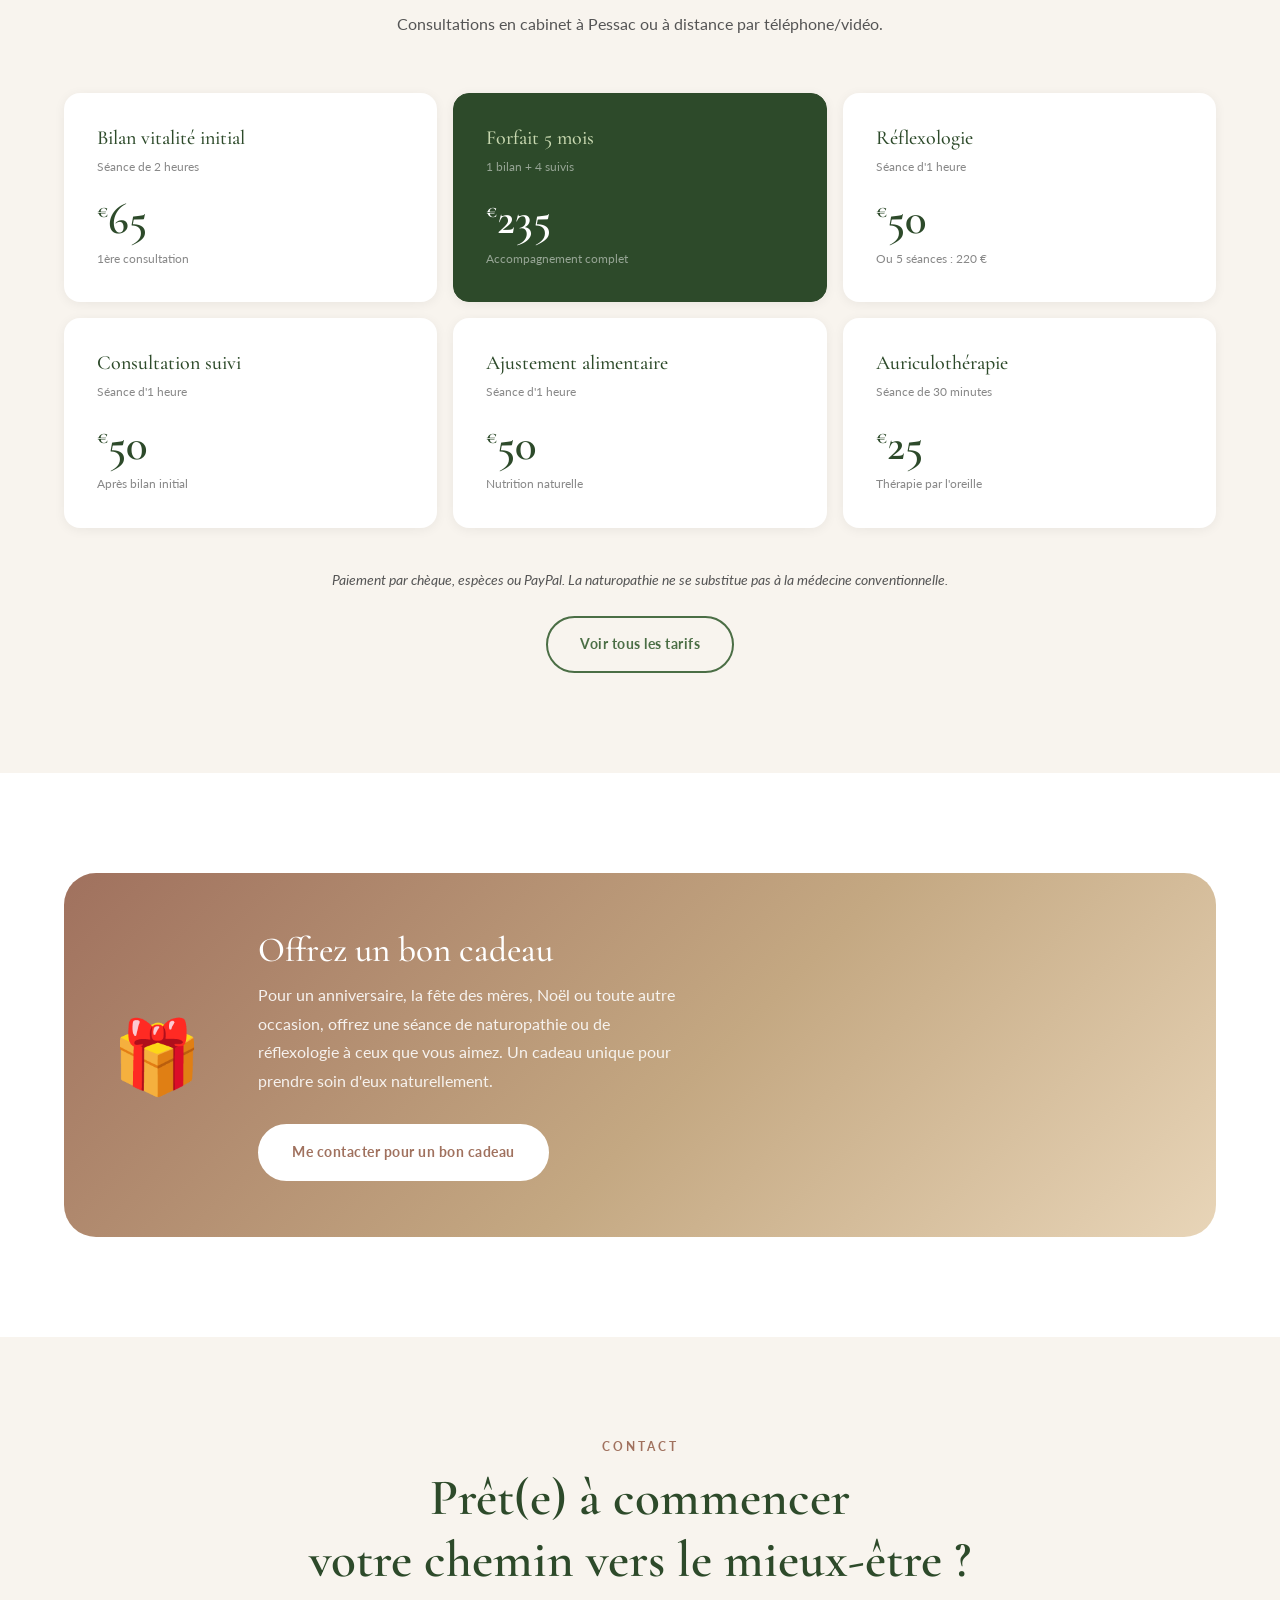
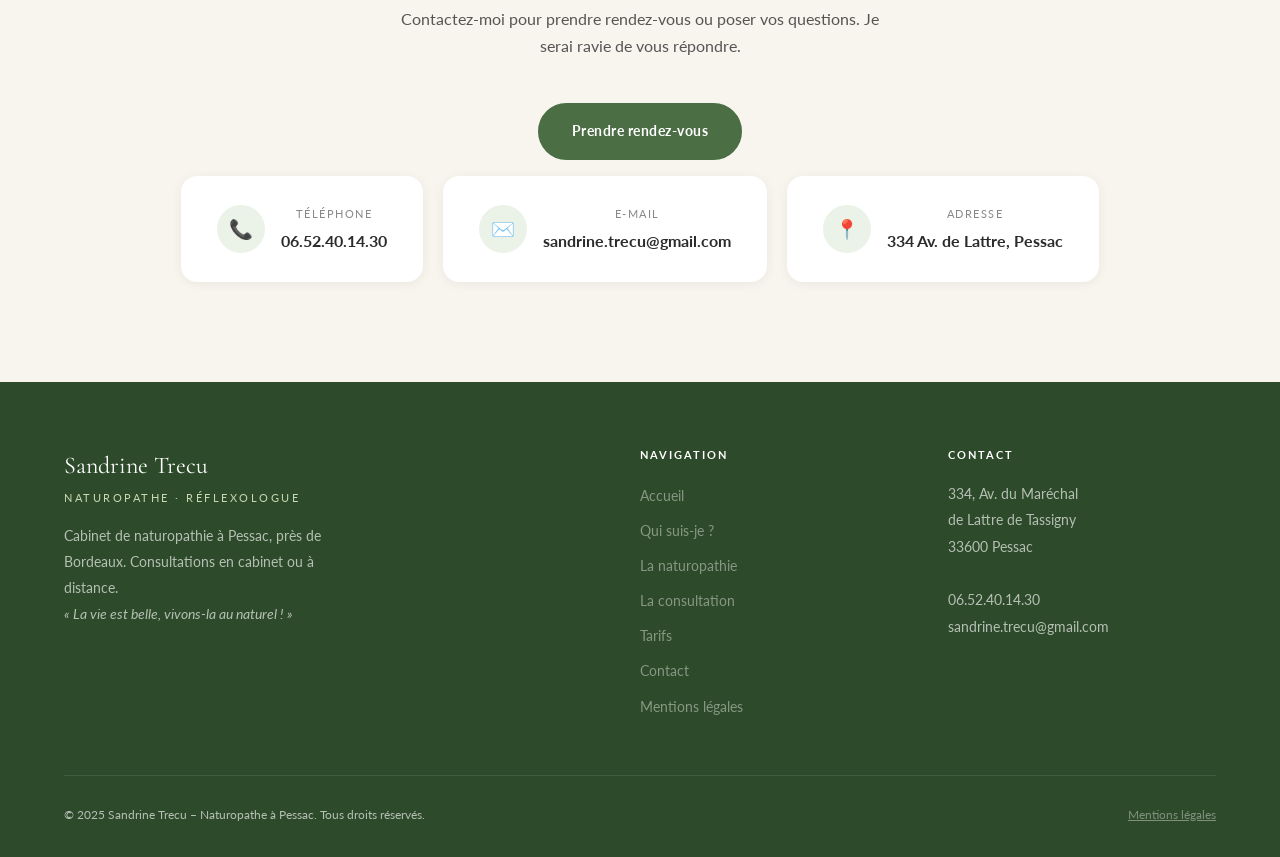
==== commit e3b0bfd9: "Intégration des images + sidebar unifiée sur toutes les pages - Ajout dossier images/ (sandrine_1/2," ====
--- a/index.html
+++ b/index.html
@@ -127,6 +127,7 @@
 
     <!-- ========================= INTRO ========================= -->
     <div class="intro-band">
+        <div class="intro-band-bg" aria-hidden="true"></div>
         <div class="container">
             <p class="intro-quote">
                 Mon rôle est de comprendre les causes des déséquilibres qui affectent notre corps
@@ -194,7 +195,7 @@
         <div class="container">
             <div class="about-home-inner">
                 <div class="about-visual reveal">
-                    <span class="about-visual-monogram" aria-hidden="true">ST</span>
+                    <img src="images/sandrine_2.jpg" alt="Sandrine Trecu, naturopathe et réflexologue à Pessac" class="about-photo" loading="lazy">
                     <div class="about-visual-tag">
                         <span class="tag-label">Diplômée en</span>
                         <span class="tag-value">Naturopathie &amp; Réflexologie</span>
--- a/css/style.css
+++ b/css/style.css
@@ -690,20 +690,18 @@
     border-radius: var(--radius-md);
     overflow: hidden;
     position: relative;
-    height: 420px;
+    height: 480px;
     background: linear-gradient(135deg, #3A5E36 0%, var(--green-mid) 60%, #A8C898 100%);
-    display: flex;
-    align-items: center;
-    justify-content: center;
     flex-shrink: 0;
 }
-.about-visual-monogram {
-    font-family: 'Cormorant Garamond', serif;
-    font-size: 9rem;
-    font-weight: 600;
-    color: rgba(255,255,255,0.18);
-    user-select: none;
-    line-height: 1;
+.about-photo {
+    position: absolute;
+    inset: 0;
+    width: 100%;
+    height: 100%;
+    object-fit: cover;
+    object-position: center top;
+    display: block;
 }
 .about-visual-tag {
     position: absolute;
@@ -1084,6 +1082,41 @@
     border-left: 4px solid var(--green);
 }
 .sidebar-card.accent { border-left-color: var(--brown); }
+
+/* Encadré portrait sidebar */
+.sidebar-profile { text-align: center; }
+.sidebar-profile > h4 { text-align: left; }
+
+.sidebar-profile-photo {
+    margin: 12px auto 14px;
+    width: 50%;
+}
+.sidebar-profile-photo img {
+    width: 100%;
+    height: auto;
+    display: block;
+    border-radius: var(--radius-sm);
+    box-shadow: var(--shadow-sm);
+}
+.sidebar-profile-info {
+    text-align: center;
+}
+.sidebar-profile-info strong {
+    font-family: 'Cormorant Garamond', serif;
+    font-size: 1.2rem;
+    font-weight: 600;
+    color: var(--green-dark);
+    display: block;
+    margin-bottom: 4px;
+}
+.sidebar-profile-info span {
+    font-size: 0.73rem;
+    letter-spacing: 1.5px;
+    text-transform: uppercase;
+    color: var(--text-light);
+    display: block;
+    line-height: 1.6;
+}
 .sidebar-card h4 { color: var(--green-dark); margin-bottom: 12px; font-size: 1.1rem; }
 .sidebar-card p, .sidebar-card address {
     font-size: 0.88rem;
@@ -1093,6 +1126,10 @@
 }
 .sidebar-card a { color: var(--green); font-weight: 700; }
 .sidebar-card a:hover { color: var(--green-dark); }
+.sidebar-card .btn-primary { color: var(--white) !important; }
+.sidebar-card .btn-primary:hover { color: var(--white) !important; }
+.sidebar-card .btn-outline { color: var(--green-dark); }
+.sidebar-card .btn-outline:hover { color: var(--white); }
 
 /* ===========================
    TECHNIQUES
@@ -1407,6 +1444,117 @@
 @media (min-width: 1024px) { .float-cta { display: none; } }
 
 /* ===========================
+   IMAGES — STYLES SPÉCIFIQUES
+=========================== */
+
+/* Photo sidebar */
+.sidebar-photo {
+    border-radius: var(--radius-md);
+    overflow: hidden;
+    margin-bottom: 20px;
+    box-shadow: var(--shadow-md);
+}
+.sidebar-photo img {
+    width: 100%;
+    height: auto;
+    display: block;
+    object-fit: cover;
+    object-position: center top;
+}
+
+/* Portrait qui-suis-je */
+.profile-photo-wrap {
+    border-radius: var(--radius-md);
+    overflow: hidden;
+    margin-bottom: 40px;
+    box-shadow: var(--shadow-md);
+}
+.profile-photo-wrap img {
+    width: 100%;
+    height: auto;
+    display: block;
+    object-fit: cover;
+}
+
+/* Galerie consultation */
+.consult-gallery {
+    display: grid;
+    grid-template-columns: 1fr 1fr;
+    gap: 16px;
+    margin: 32px 0;
+}
+@media (max-width: 600px) { .consult-gallery { grid-template-columns: 1fr; } }
+.consult-gallery-item {
+    border-radius: var(--radius-sm);
+    overflow: hidden;
+    position: relative;
+    aspect-ratio: 4/3;
+    box-shadow: var(--shadow-sm);
+}
+.consult-gallery-item img {
+    width: 100%;
+    height: 100%;
+    object-fit: cover;
+    display: block;
+    transition: transform 0.4s ease;
+}
+.consult-gallery-item:hover img { transform: scale(1.04); }
+.consult-gallery-caption {
+    position: absolute;
+    bottom: 0; left: 0; right: 0;
+    background: linear-gradient(transparent, rgba(0,0,0,0.55));
+    color: var(--white);
+    font-size: 0.78rem;
+    letter-spacing: 1px;
+    padding: 20px 14px 10px;
+    text-transform: uppercase;
+}
+
+/* Intro-band avec image de fond */
+.intro-band {
+    position: relative;
+    overflow: hidden;
+}
+.intro-band-bg {
+    position: absolute;
+    inset: 0;
+    background-image: url('../images/foret_1.jpg');
+    background-size: cover;
+    background-position: center;
+    opacity: 0.12;
+    z-index: 0;
+}
+.intro-band > .container { position: relative; z-index: 1; }
+
+/* Photo accès contact */
+.access-photo {
+    margin-top: 20px;
+    border-radius: var(--radius-sm);
+    overflow: hidden;
+    box-shadow: var(--shadow-sm);
+}
+.access-photo img {
+    width: 100%;
+    display: block;
+    object-fit: cover;
+}
+
+/* Cabinet photo dans contact */
+.contact-cabinet-photo {
+    border-radius: var(--radius-md);
+    overflow: hidden;
+    margin-bottom: 24px;
+    box-shadow: var(--shadow-sm);
+    aspect-ratio: 16/9;
+}
+.contact-cabinet-photo img {
+    width: 100%;
+    height: 100%;
+    object-fit: cover;
+    display: block;
+}
+
+/* ===========================
    UTILITAIRES
 =========================== */
 .text-center { text-align: center; }
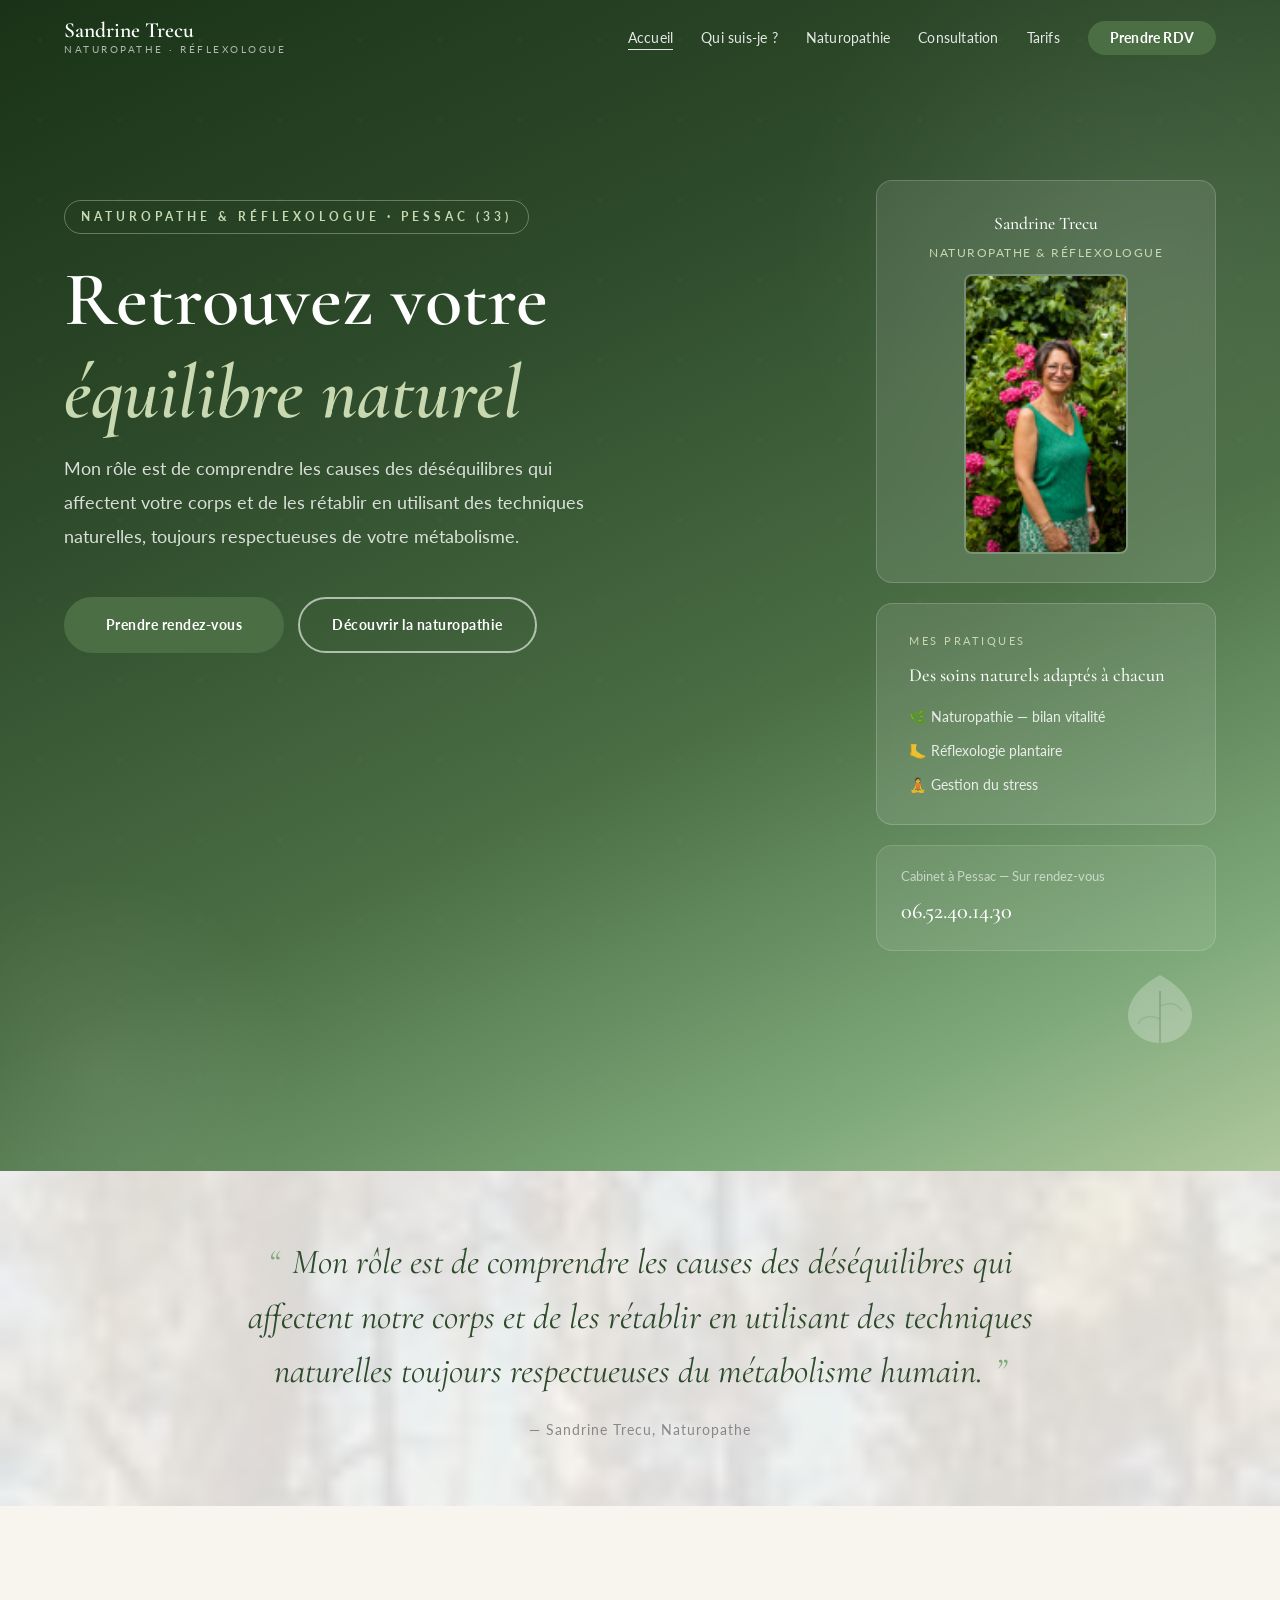
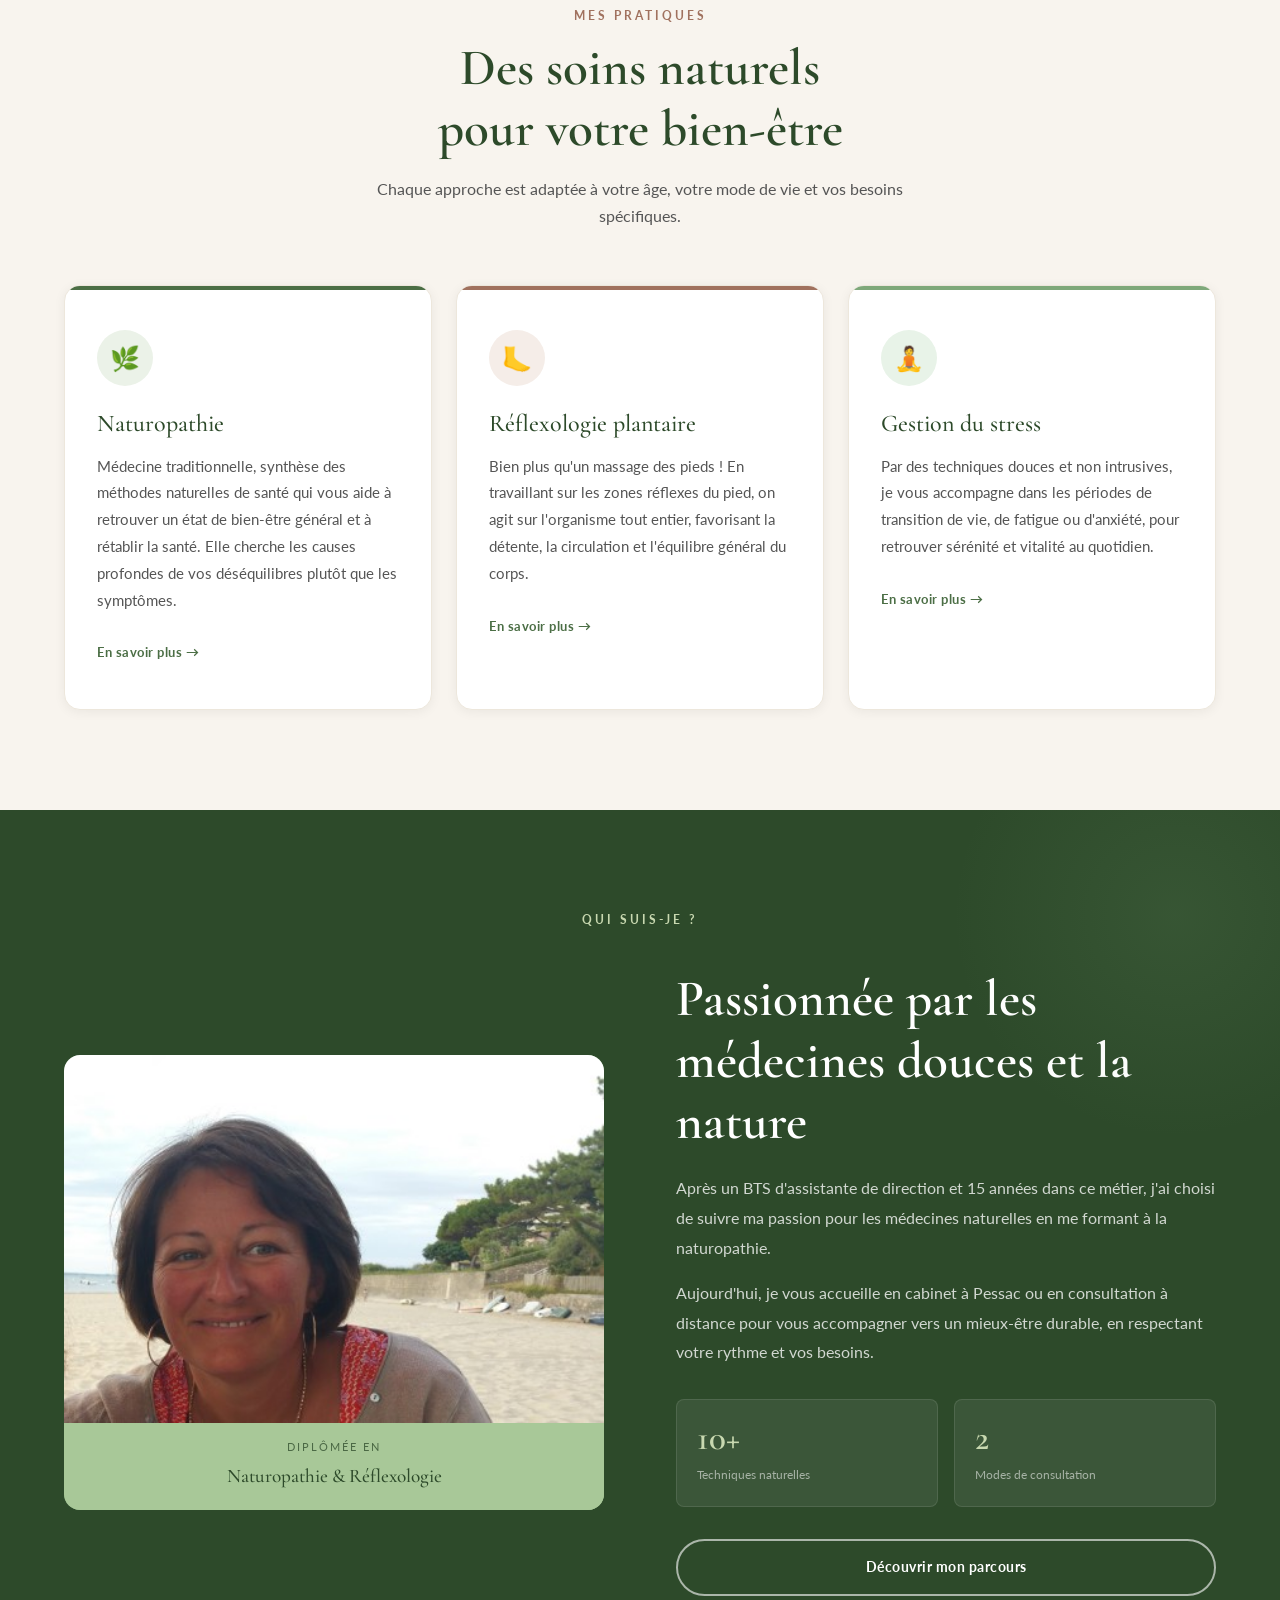
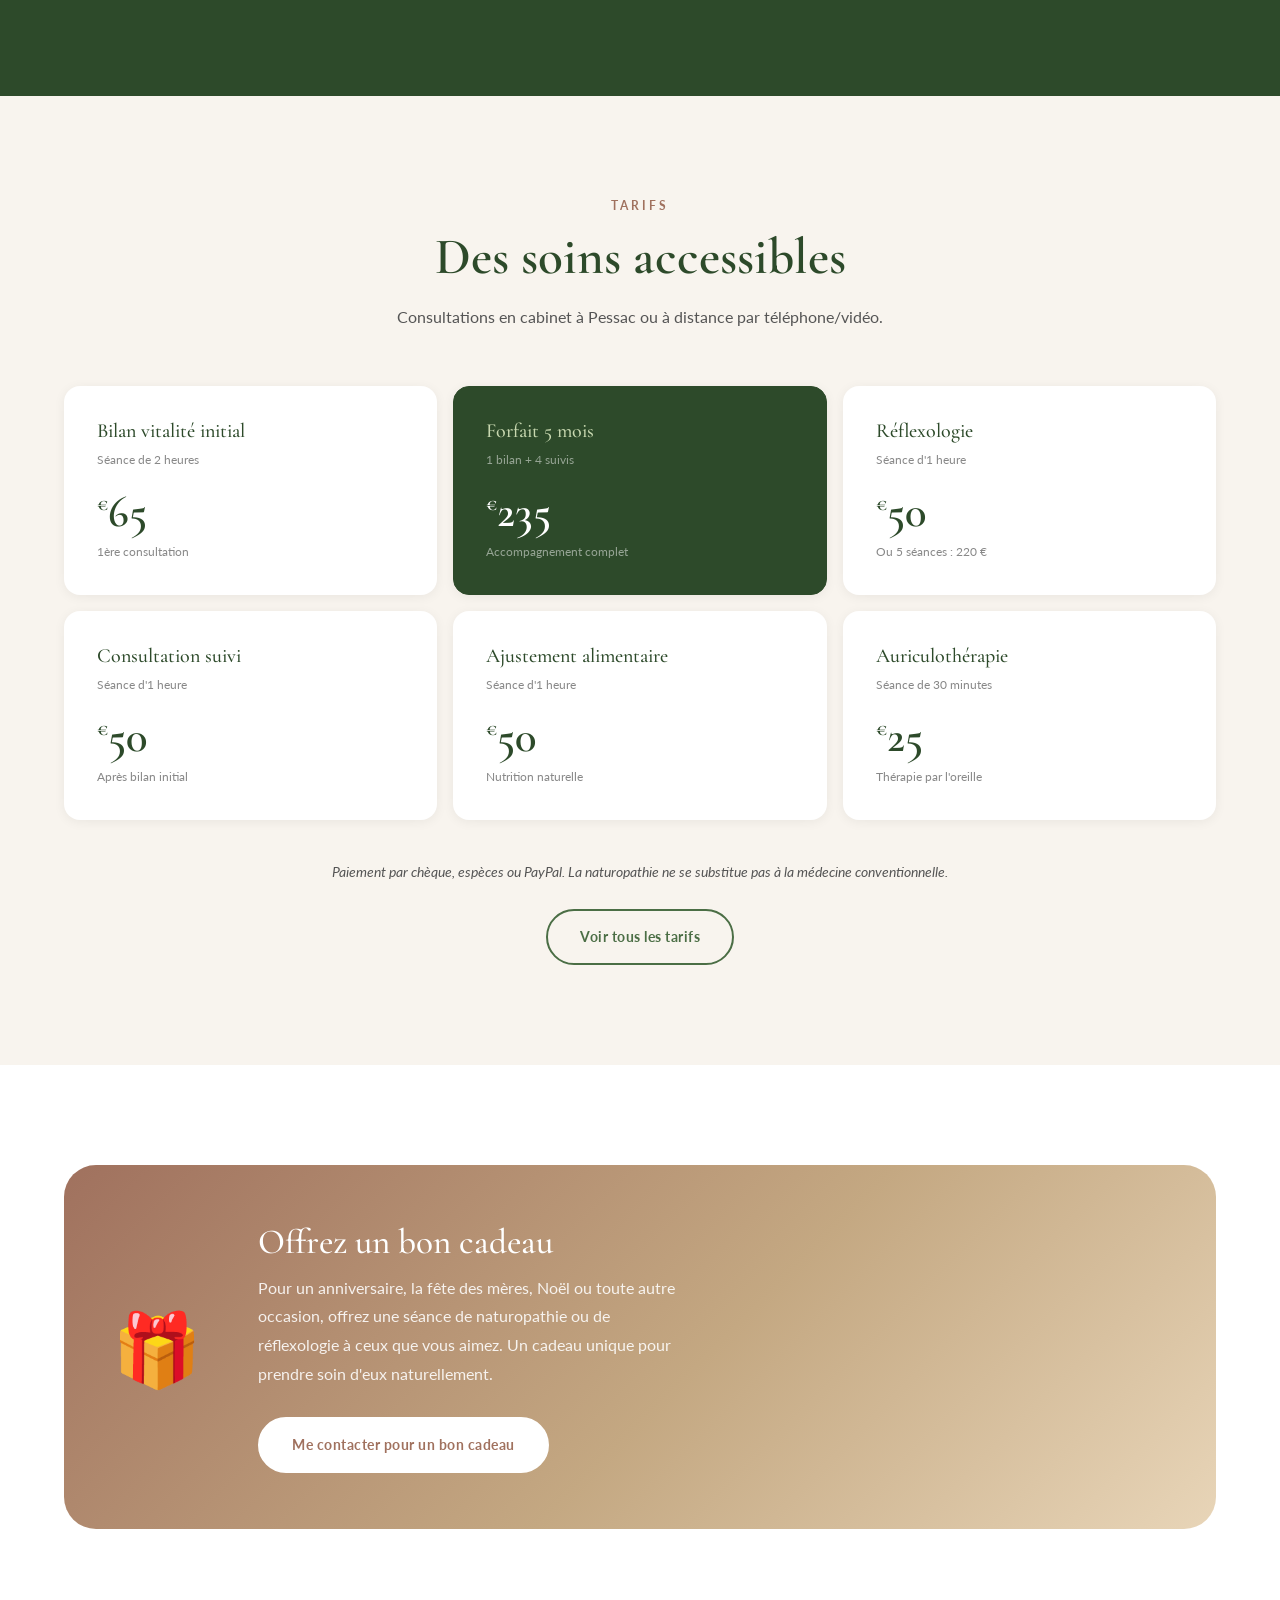
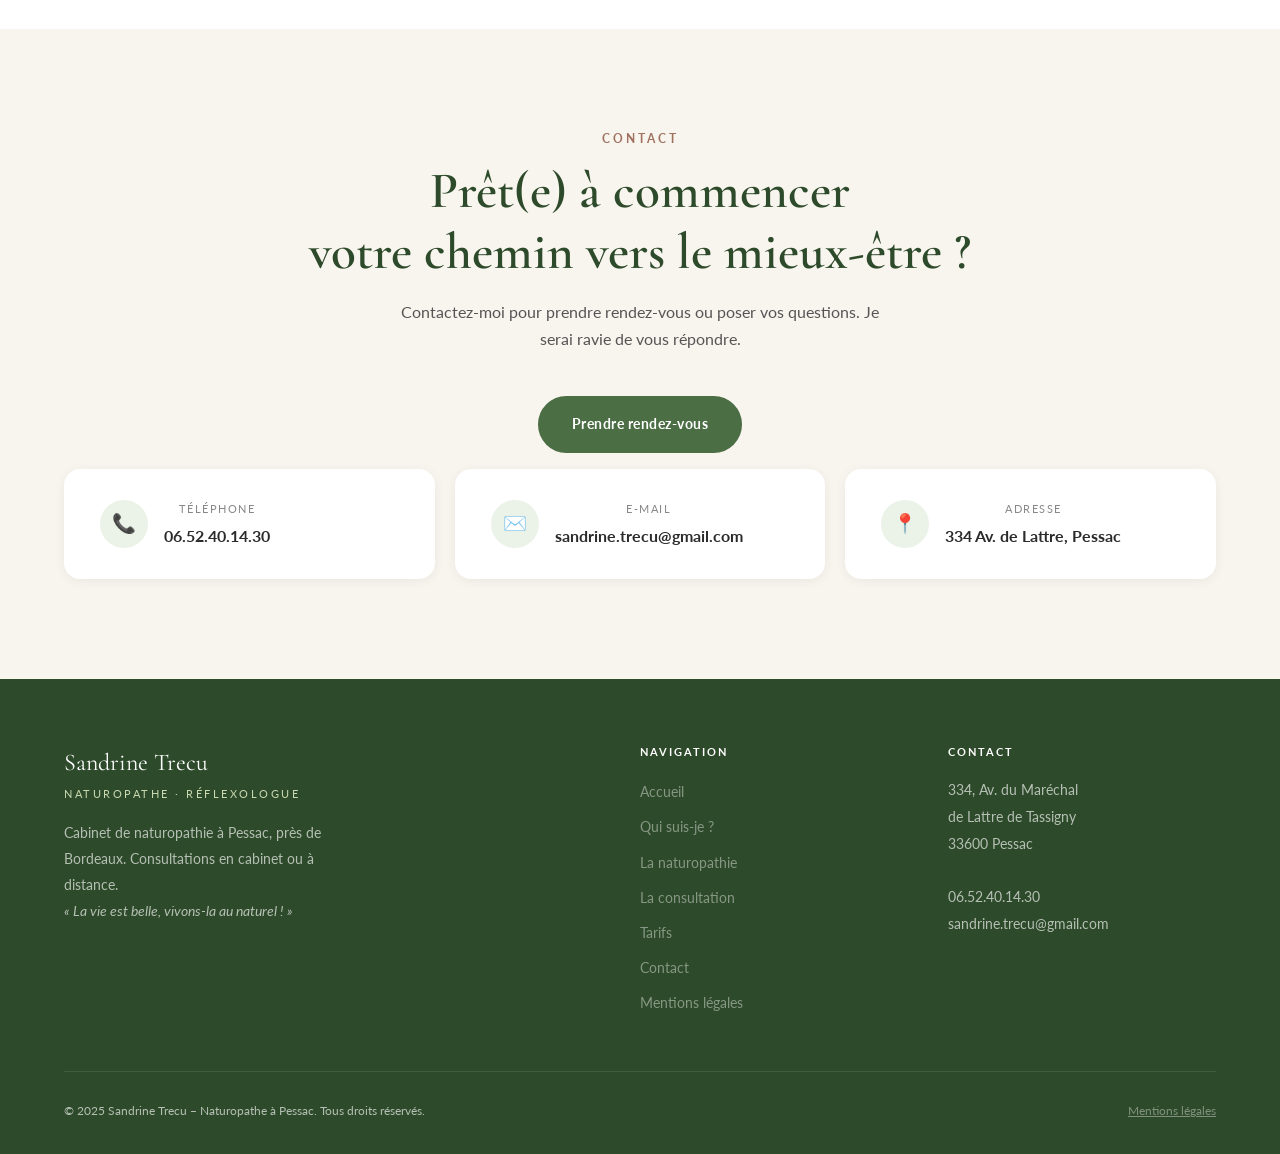
==== commit abfc4f64: "Refonte UI homepage : section À propos, hero, espacement et boutons - Section "Qui suis-je ?" : labe" ====
--- a/index.html
+++ b/index.html
@@ -8,7 +8,7 @@
     <link rel="preconnect" href="https://fonts.googleapis.com">
     <link rel="preconnect" href="https://fonts.gstatic.com" crossorigin>
     <link href="https://fonts.googleapis.com/css2?family=Cormorant+Garamond:ital,wght@0,400;0,500;0,600;1,400;1,600&family=Lato:wght@300;400;700&display=swap" rel="stylesheet">
-    <link rel="stylesheet" href="css/style.css">
+    <link rel="stylesheet" href="css/style.css?v=2">
 </head>
 <body>
 
@@ -69,36 +69,33 @@
                     <a href="naturopathie.html" class="btn btn-secondary">Découvrir la naturopathie</a>
                 </div>
 
-                <div class="hero-badges">
-                    <span class="hero-badge">Naturopathie</span>
-                    <span class="hero-badge">Réflexologie plantaire</span>
-                    <span class="hero-badge">Gestion du stress</span>
-                    <span class="hero-badge">Consultations à distance</span>
-                </div>
-            </div>
-
-            <!-- Colonne droite : cartes visuelles -->
-            <div class="hero-visual" aria-hidden="true">
+            </div>
+
+            <!-- Colonne droite : cartes visuelles (+ portrait mobile) -->
+            <div class="hero-visual">
+
+                <!-- Portrait Sandrine — mobile uniquement -->
+                <div class="hero-card hero-portrait-card">
+                    <div class="hero-portrait-info">
+                        <strong>Sandrine Trecu</strong>
+                        <span>Naturopathe &amp; Réflexologue</span>
+                    </div>
+                    <img src="images/sandrine_1.jpg" alt="Sandrine Trecu, naturopathe à Pessac" class="hero-portrait-img">
+                </div>
+
                 <!-- Carte services -->
                 <div class="hero-card">
                     <span class="hero-card-label">Mes pratiques</span>
                     <h4>Des soins naturels adaptés à chacun</h4>
                     <div class="hero-card-list">
                         <div class="hero-card-item">
-                            <span class="hero-card-dot"></span>
                             🌿 Naturopathie — bilan vitalité
                         </div>
                         <div class="hero-card-item">
-                            <span class="hero-card-dot"></span>
                             🦶 Réflexologie plantaire
                         </div>
                         <div class="hero-card-item">
-                            <span class="hero-card-dot"></span>
                             🧘 Gestion du stress
-                        </div>
-                        <div class="hero-card-item">
-                            <span class="hero-card-dot"></span>
-                            💻 Consultations à distance
                         </div>
                     </div>
                 </div>
@@ -119,10 +116,6 @@
             </div>
         </div>
 
-        <div class="hero-scroll" aria-hidden="true">
-            <span>Défiler</span>
-            <div class="hero-scroll-line"></div>
-        </div>
     </section>
 
     <!-- ========================= INTRO ========================= -->
@@ -193,6 +186,9 @@
     <!-- ========================= À PROPOS ========================= -->
     <section class="about-home">
         <div class="container">
+            <div class="section-header reveal" style="margin-bottom: 40px;">
+                <span class="section-label">Qui suis-je ?</span>
+            </div>
             <div class="about-home-inner">
                 <div class="about-visual reveal">
                     <img src="images/sandrine_2.jpg" alt="Sandrine Trecu, naturopathe et réflexologue à Pessac" class="about-photo" loading="lazy">
@@ -203,7 +199,6 @@
                 </div>
 
                 <div class="about-home-text reveal reveal-delay-1">
-                    <span class="section-label">Qui suis-je ?</span>
                     <h2>Passionnée par les médecines douces et la nature</h2>
                     <p>
                         Après un BTS d'assistante de direction et 15 années dans ce métier,
@@ -227,7 +222,7 @@
                         </div>
                     </div>
 
-                    <a href="qui-suis-je.html" class="btn btn-secondary">Découvrir mon parcours</a>
+                    <a href="qui-suis-je.html" class="btn btn-secondary" style="display:block; text-align:center;">Découvrir mon parcours</a>
                 </div>
             </div>
         </div>
--- a/css/style.css
+++ b/css/style.css
@@ -360,13 +360,14 @@
     display: grid;
     grid-template-columns: 1fr;
     gap: 48px;
-    align-items: center;
+    align-items: start;
     width: 100%;
 }
 @media (min-width: 1024px) {
     .hero .container {
         grid-template-columns: 1fr 1fr;
         gap: 64px;
+        align-items: start;
     }
 }
 
@@ -374,20 +375,61 @@
     position: relative;
     z-index: 1;
     padding-top: 80px;
-    padding-bottom: 40px;
+    padding-bottom: 16px;
 }
 
 /* Carte visuelle côté droit du hero */
 .hero-visual {
-    display: none;
+    display: flex;
+    flex-direction: column;
+    gap: 16px;
     position: relative;
     z-index: 1;
-    padding-top: 80px;
-    padding-bottom: 40px;
+    padding-bottom: 16px;
 }
 @media (min-width: 1024px) {
-    .hero-visual { display: flex; flex-direction: column; gap: 20px; align-items: flex-end; }
-}
+    .hero-visual {
+        padding-top: 80px;
+        padding-bottom: 20px;
+        gap: 20px;
+        align-items: flex-end;
+    }
+}
+
+/* Portrait card — mobile uniquement */
+.hero-portrait-card {
+    display: flex;
+    flex-direction: column;
+    align-items: center;
+    gap: 12px;
+    text-align: center;
+}
+.hero-portrait-img {
+    width: 60%;
+    height: 280px;
+    border-radius: var(--radius-sm);
+    object-fit: cover;
+    object-position: center top;
+    border: 2px solid rgba(255,255,255,0.2);
+    display: block;
+    margin: 0 auto;
+}
+.hero-portrait-card .hero-portrait-info strong {
+    font-family: 'Cormorant Garamond', serif;
+    font-size: 1.1rem;
+    color: var(--white);
+    display: block;
+    font-weight: 500;
+}
+.hero-portrait-card .hero-portrait-info span {
+    font-size: 0.72rem;
+    letter-spacing: 1.5px;
+    text-transform: uppercase;
+    color: var(--green-light);
+    display: block;
+    margin-top: 2px;
+}
+/* Portrait visible sur desktop aussi */
 
 .hero-card {
     background: rgba(255,255,255,0.10);
@@ -427,21 +469,8 @@
     font-size: 0.88rem;
     color: rgba(255,255,255,0.85);
 }
-.hero-card-item::before {
-    content: '';
-    width: 24px; height: 24px;
-    background: rgba(200,216,176,0.25);
-    border-radius: 50%;
-    flex-shrink: 0;
-    display: flex;
-    align-items: center;
-    justify-content: center;
-}
 .hero-card-dot {
-    width: 6px; height: 6px;
-    background: var(--green-light);
-    border-radius: 50%;
-    flex-shrink: 0;
+    display: none;
 }
 
 .hero-card-contact {
@@ -466,6 +495,46 @@
     font-weight: 500;
 }
 .hero-card-contact a:hover { color: var(--green-light); }
+
+/* Portrait discret dans le hero */
+.hero-portrait {
+    display: flex;
+    align-items: center;
+    gap: 14px;
+    background: rgba(255,255,255,0.08);
+    border: 1px solid rgba(255,255,255,0.14);
+    border-radius: var(--radius-md);
+    padding: 14px 18px;
+    max-width: 340px;
+    width: 100%;
+    margin-left: auto;
+}
+.hero-portrait img {
+    width: 56px;
+    height: 56px;
+    border-radius: 50%;
+    object-fit: cover;
+    object-position: center top;
+    flex-shrink: 0;
+    border: 2px solid rgba(255,255,255,0.3);
+}
+.hero-portrait-info {
+    display: flex;
+    flex-direction: column;
+    gap: 2px;
+}
+.hero-portrait-info strong {
+    font-family: 'Cormorant Garamond', serif;
+    font-size: 1rem;
+    color: var(--white);
+    font-weight: 500;
+}
+.hero-portrait-info span {
+    font-size: 0.72rem;
+    letter-spacing: 1.5px;
+    text-transform: uppercase;
+    color: var(--green-light);
+}
 
 .hero-eyebrow {
     display: inline-block;
@@ -474,6 +543,7 @@
     letter-spacing: 4px;
     text-transform: uppercase;
     color: var(--green-light);
+    margin-top: 20px;
     margin-bottom: 20px;
     padding: 6px 16px;
     border: 1px solid rgba(200, 216, 176, 0.4);
@@ -500,8 +570,18 @@
 .hero-actions {
     display: flex;
     flex-wrap: wrap;
+    justify-content: center;
     gap: 14px;
-    margin-bottom: 64px;
+    margin-bottom: 24px;
+}
+.hero-actions .btn {
+    flex: 1 1 0;
+    text-align: center;
+    justify-content: center;
+}
+@media (min-width: 1024px) {
+    .hero-actions { justify-content: flex-start; }
+    .hero-actions .btn { flex: 0 0 auto; min-width: 220px; }
 }
 
 .hero-badges {
@@ -690,34 +770,32 @@
     border-radius: var(--radius-md);
     overflow: hidden;
     position: relative;
-    height: 480px;
     background: linear-gradient(135deg, #3A5E36 0%, var(--green-mid) 60%, #A8C898 100%);
     flex-shrink: 0;
+    height: auto;
+    overflow: visible;
 }
 .about-photo {
-    position: absolute;
-    inset: 0;
     width: 100%;
-    height: 100%;
-    object-fit: cover;
-    object-position: center top;
-    display: block;
+    height: auto;
+    display: block;
+    border-radius: var(--radius-md) var(--radius-md) 0 0;
 }
 .about-visual-tag {
-    position: absolute;
-    bottom: 24px; left: 24px;
-    background: rgba(255,255,255,0.12);
-    backdrop-filter: blur(8px);
-    border: 1px solid rgba(255,255,255,0.2);
-    border-radius: var(--radius-sm);
-    padding: 14px 20px;
-    color: var(--white);
+    display: flex;
+    flex-direction: column;
+    align-items: center;
+    padding: 14px 20px 18px;
+    background: #A8C898;
+    text-align: center;
+    border-radius: 0 0 var(--radius-md) var(--radius-md);
 }
 .about-visual-tag .tag-label {
     font-size: 0.7rem;
     letter-spacing: 2px;
     text-transform: uppercase;
-    opacity: 0.7;
+    color: var(--green-dark);
+    opacity: 0.75;
     display: block;
     margin-bottom: 4px;
 }
@@ -725,8 +803,11 @@
     font-family: 'Cormorant Garamond', serif;
     font-size: 1.2rem;
     font-weight: 500;
-}
-
+    color: var(--green-dark);
+}
+
+.about-home .section-header .section-label { color: var(--green-light); }
+.about-home .section-header h2 { color: var(--white); }
 .about-home-text .section-label { color: var(--green-light); }
 .about-home-text h2 { color: var(--white); margin-bottom: 20px; }
 .about-home-text p { color: rgba(255,255,255,0.78); margin-bottom: 16px; line-height: 1.85; }
@@ -899,7 +980,9 @@
     align-items: center;
     gap: 16px;
     box-shadow: var(--shadow-sm);
-    min-width: 240px;
+    flex: 1 1 0;
+    min-width: 220px;
+    min-height: 110px;
     transition: all var(--transition);
 }
 .cta-card:hover { transform: translateY(-3px); box-shadow: var(--shadow-md); }
